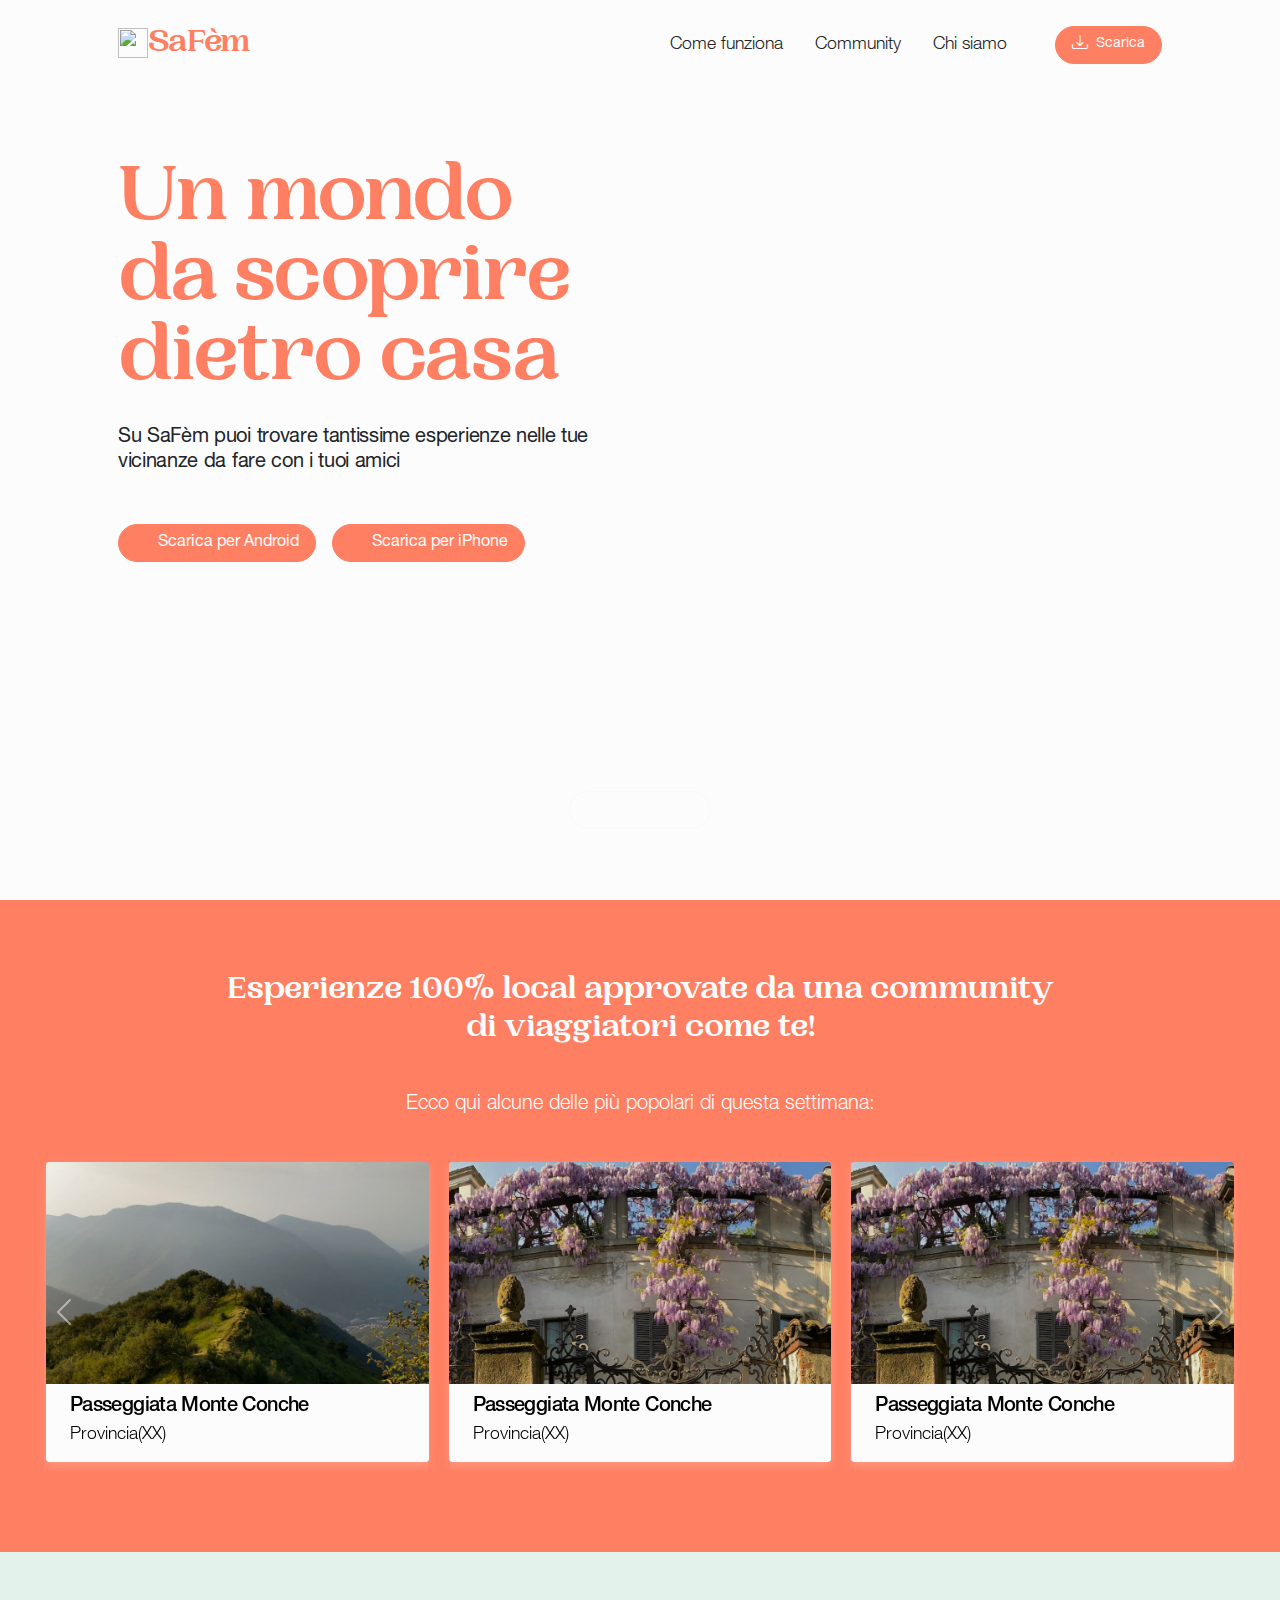
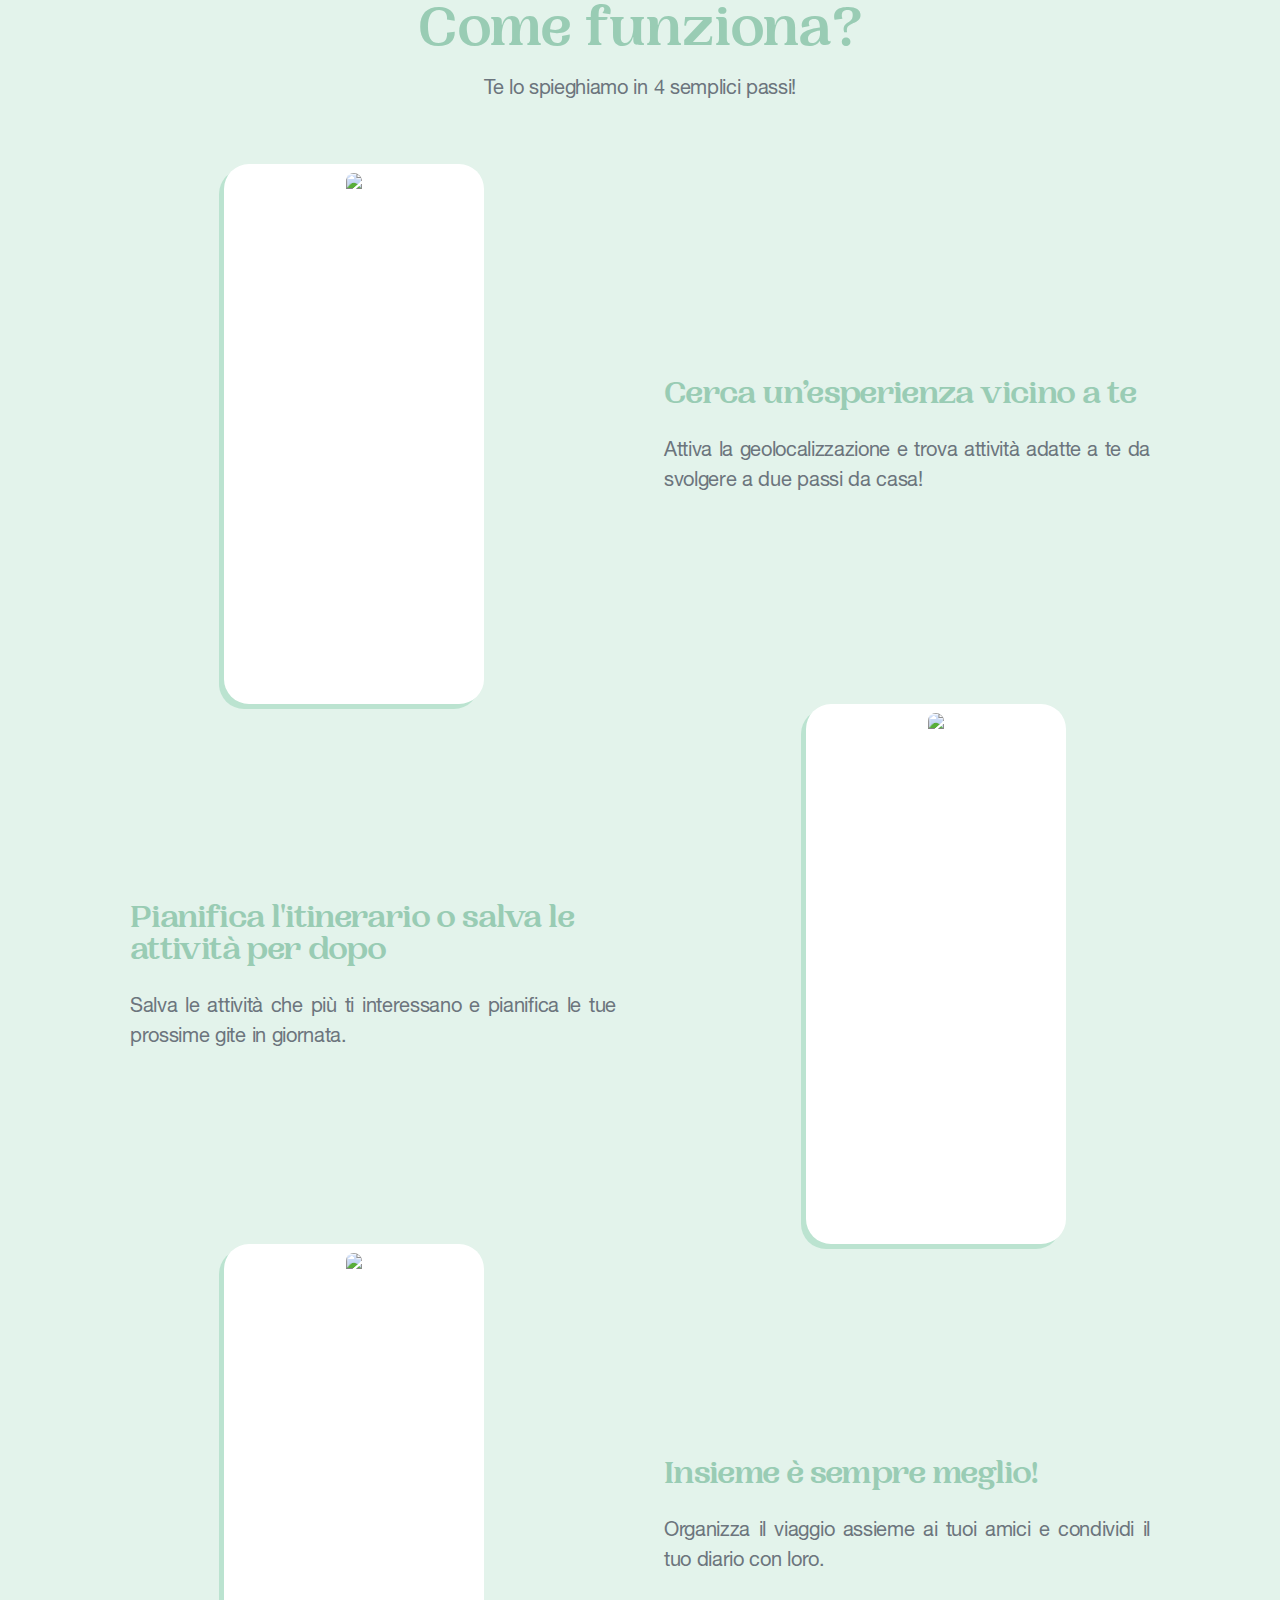
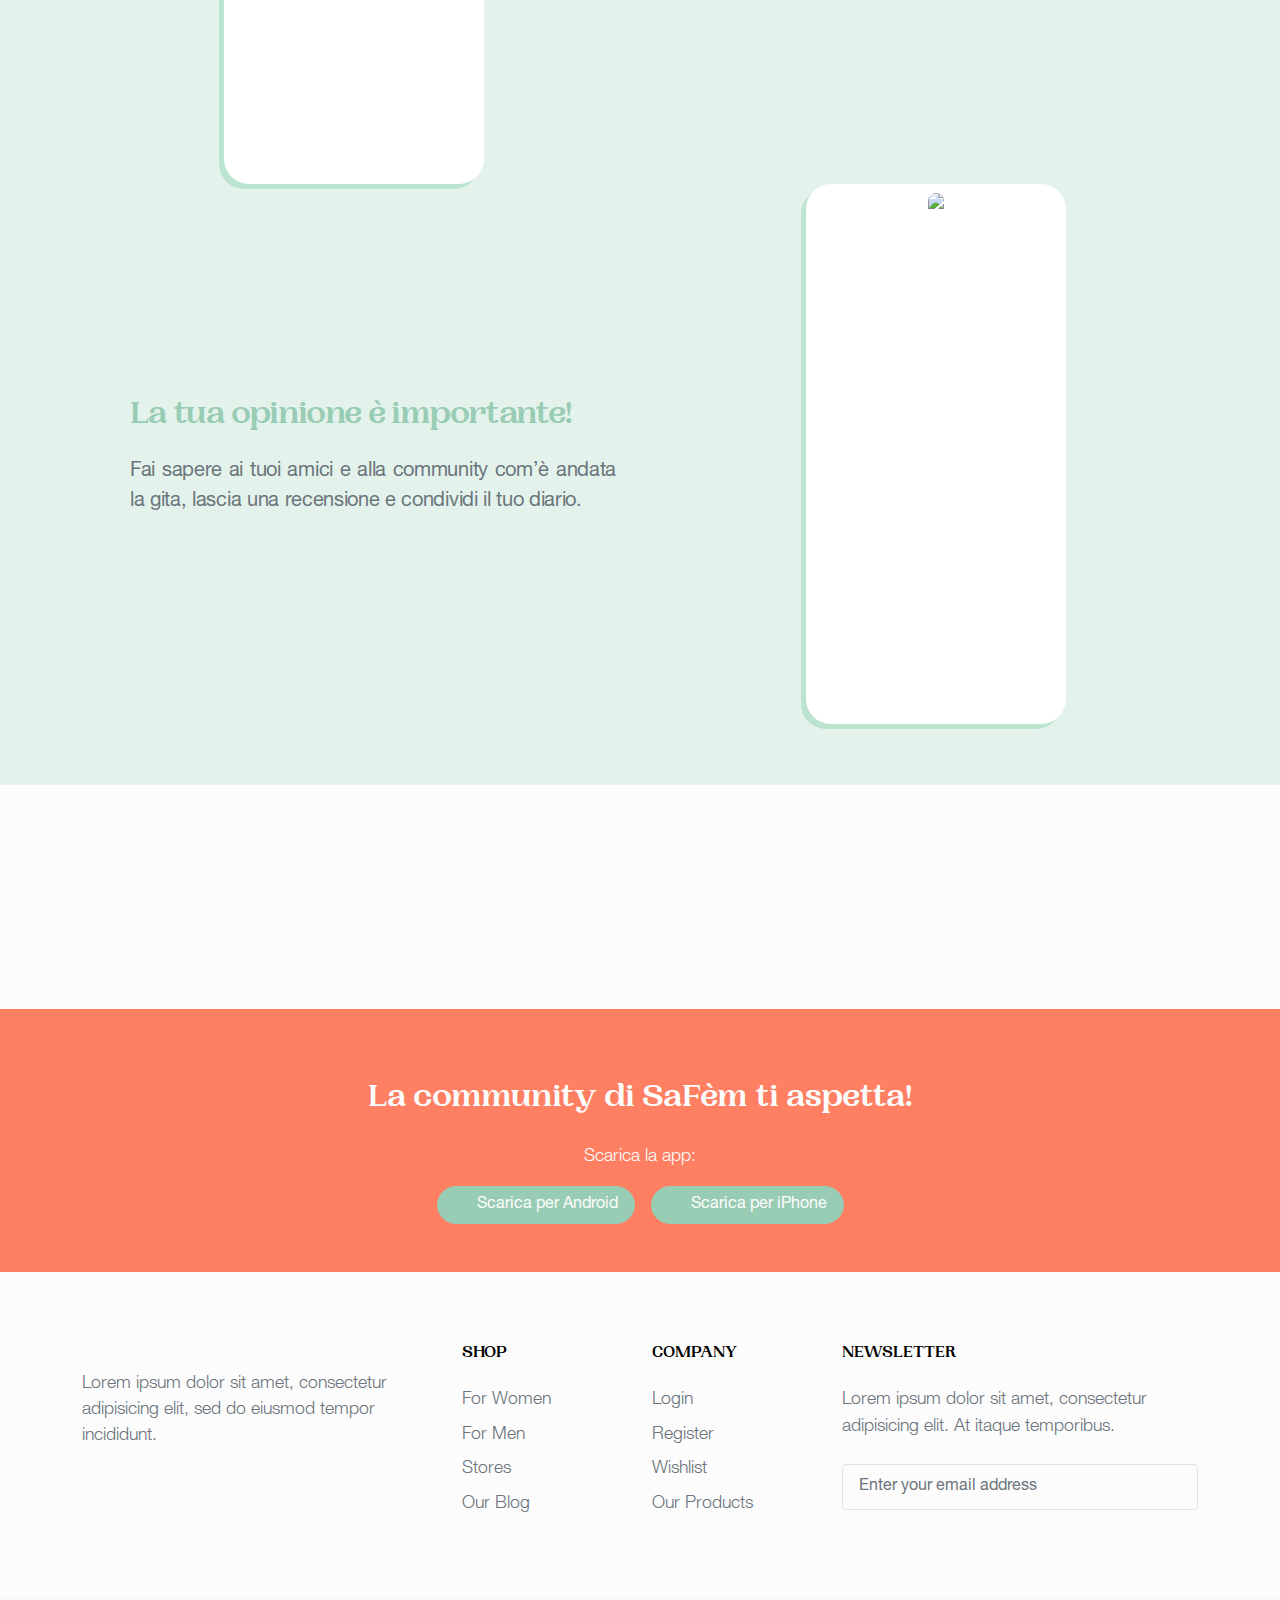
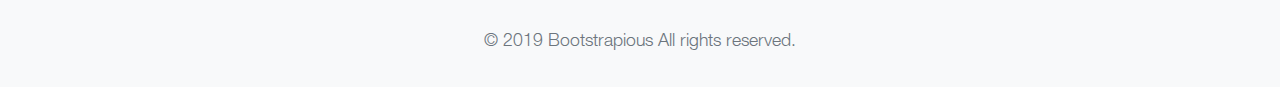
==== index.html @ ab2c9797 "links" ====
<!DOCTYPE html>
<html lang="en">

<head>
  <meta charset="utf-8" />
  <meta name="viewport" content="width=device-width, initial-scale=1, shrink-to-fit=no" />
  <meta name="description" content="" />
  <meta name="author" content="" />
  <title>SaFèm - L'app per il microturismo</title>
  <link rel="icon" type="image/x-icon" href="../sa-fem/assets/favicon.ico" />
  <!-- Bootstrap icons-->
  <link href="https://cdn.jsdelivr.net/npm/bootstrap-icons@1.5.0/font/bootstrap-icons.css" rel="stylesheet" />
  <!-- Core theme CSS (includes Bootstrap)-->
  <link href="css/styles.css" rel="stylesheet" />
  <!-- leaflet.js -->
  <link rel="stylesheet" href="https://unpkg.com/leaflet@1.7.1/dist/leaflet.css" />
  <script src="https://unpkg.com/leaflet@1.7.1/dist/leaflet.js"></script>
</head>

<body id="page-top">
  <!-- Navigation-->
  <nav class="navbar navbar-expand-lg navbar-light fixed-top shadow-sm" id="mainNav">
    <div class="container px-5">
      <div class="d-flex justify-content-center align-content-center">
        <a id="icona" href="../sa-fem/index.html"><img src="../sa-fem/assets/icone/logo.png" width="30px" height="30px" style="margin-top:12px;"></a>
        <a class="navbar-brand fw-bold" href="../sa-fem/index.html">SaFèm</a>
      </div>
      <button class="navbar-toggler" type="button" data-bs-toggle="collapse" data-bs-target="#navbarResponsive" aria-controls="navbarResponsive" aria-expanded="false" aria-label="Toggle navigation">
        Menu
        <i class="bi-list"></i>
      </button>
      <div class="collapse navbar-collapse" id="navbarResponsive">
        <ul class="navbar-nav ms-auto me-4 my-3 my-lg-0">
          <li class="nav-item"><a class="nav-link me-lg-3" href="#features">Come funziona</a></li>
          <li class="nav-item"><a class="nav-link me-lg-3" href="#community">Community</a></li>
          <li class="nav-item"><a class="nav-link me-lg-3" href="../sa-fem/about.html">Chi siamo</a></li>
        </ul>
        <button class="btn btn-primary rounded-pill px-3 mb-2 mb-lg-0" data-bs-toggle="modal" data-bs-target="#feedbackModal">
          <span class="d-flex align-items-center">
            <i class="bi bi-download me-2"></i>
            <span class="small">Scarica</span>
          </span>
        </button>
      </div>
    </div>
  </nav>
  <!-- Mashead header-->
  <header class="masthead">
    <div class="container px-5 h-100">
      <div class="row gx-5 align-items-center h-50">
        <div class="col-lg-6">
          <div class="mb-5 mb-lg-0 text-center text-lg-start">
            <h1 class="display-1 fw-bold lh-1 mb-4 text-primary">Un mondo <BR>da scoprire <BR>dietro casa</h1>
            <p class="lead lh-sm fw-normal text-dark mb-5">Su SaFèm puoi trovare tantissime esperienze nelle tue vicinanze da fare con i tuoi amici</p>
            <div class="d-flex flex-column flex-sm-row justify-content-lg-start justify-content-center align-items-center">
              <button class="btn btn-primary rounded-pill px-3 mb-2 me-sm-3 mb-lg-0">
                <span class="d-flex align-items-center">
                  <img src="../sa-fem/assets/icone/play_store.png" width="15" height="15" class="me-2">
                  <span> Scarica per Android</span>
                </span>
              </button>
              <button class="btn btn-primary rounded-pill px-3 mb-2 mb-lg-0">
                <span class="d-flex align-items-center">
                  <img src="../sa-fem/assets/icone/apple_store.png" width="15" height="18" class="me-2">
                  <span> Scarica per iPhone</span>
                </span>
              </button>
            </div>
          </div>
        </div>
      </div>

      <div class="row gx-5 align-items-end text-center h-50">
        <div class="d-flex flex-column text-centered">
          <div class="flex-lg-row">
            <button class="btn btn-outline-light rounded-pill px-3 mb-2 mb-lg-0" onclick="window.location.href='#preview'">
              <span class="text-white fw-normal">Dai un'occhiata</span>
            </button>
          </div>
          <span class="bi bi-chevron-down align-items-end text-white"></span>
        </div>
      </div>
    </div>

  </header>
  <!-- Preview dei contenuti dell'app -->
  <aside id="preview" class="bg-primary pb-5">
    <div class="text-center px-4">
      <!-- Bootstrap 5 multi-card Carousel from https://stackoverflow.com/a/20008623 -->
      <div class="my-3 text-center">

        <div class="row mx-auto mb-2 mt-5 my-auto justify-content-center">

          <h2 class="text-white mx-sm-5 my-3 padding-sm padding-md">Esperienze 100% local approvate da una community di viaggiatori come te!</h2>
          <p class="lead text-white mt-4 mb-3">Ecco qui alcune delle più popolari di questa settimana:</p>

          <div id="recipeCarousel" class="container carousel slide mt-3 mb-3" data-bs-ride="carousel">
            <div class="carousel-inner" role="listbox">
              <div class="carousel-item active">
                <div class="col-md-4 col-sm-8">
                  <div class="card">
                    <a data-bs-toggle="modal" data-bs-target="#info-card1" style="cursor: pointer;" onclick="update_map(1)">
                      <div id="card1" class="card-img shadow">
                        <div class="card-img-overlay">
                          <p class="text-start fw-bold fs-5 ms-4 mt-2 mb-0">Passeggiata Monte Conche</p>
                          <p class="text-start ms-4">Provincia(XX)</p>
                        </div>
                      </div>
                    </a>
                  </div>

                </div>
              </div>
              <div class="carousel-item">
                <div class="col-md-4">
                  <div class="card">
                    <a data-bs-toggle="modal" data-bs-target="#info-card2" style="cursor: pointer;" onclick="update_map(2)">

                      <div id="card2" class="card-img shadow">
                        <div class="card-img-overlay">
                          <p class="text-start fw-bold fs-5 ms-4 mt-2 mb-0">Passeggiata Monte Conche</p>
                          <p class="text-start ms-4">Provincia(XX)</p>
                        </div>
                      </div>
                    </a>
                  </div>
                </div>
              </div>
              <div class="carousel-item">
                <div class="col-md-4">
                  <div class="card">
                    <a data-bs-toggle="modal" data-bs-target="#info-card3" style="cursor: pointer;" onclick="update_map(3)">

                      <div id="card3" class="card-img shadow">
                        <div class="card-img-overlay">
                          <p class="text-start fw-bold fs-5 ms-4 mt-2 mb-0">Passeggiata Monte Conche</p>
                          <p class="text-start ms-4">Provincia(XX)</p>
                        </div>
                      </div>
                    </a>
                  </div>
                </div>
              </div>
              <div class="carousel-item">
                <div class="col-md-4">
                  <div class="card">
                    <a data-bs-toggle="modal" data-bs-target="#info-card4" style="cursor: pointer;" onclick="update_map(4)">

                      <div id="card3" class="card-img shadow">
                        <div class="card-img-overlay">
                          <p class="text-start fw-bold fs-5 ms-4 mt-2 mb-0">Passeggiata Monte Conche</p>
                          <p class="text-start ms-4">Provincia(XX)</p>
                        </div>
                      </div>
                    </a>
                  </div>
                </div>
              </div>
              <div class="carousel-item">
                <div class="col-md-4">
                  <div class="card">
                    <a data-bs-toggle="modal" data-bs-target="#info-card5" style="cursor: pointer;" onclick="update_map(5)">

                      <div id="card5" class="card-img shadow">
                        <div class="card-img-overlay">
                          <p class="text-start fw-bold fs-5 ms-4 mt-2 mb-0">Passeggiata Monte Conche</p>
                          <p class="text-start ms-4">Provincia(XX)</p>
                        </div>
                      </div>
                    </a>
                  </div>
                </div>
              </div>
              <div class="carousel-item">
                <div class="col-md-4">
                  <div class="card">
                    <a data-bs-toggle="modal" data-bs-target="#info-card6" style="cursor: pointer;" onclick="update_map(6)">

                      <div id="card6" class="card-img shadow">
                        <div class="card-img-overlay">
                          <p class="text-start fw-bold fs-5 ms-4 mt-2 mb-0">Passeggiata Monte Conche</p>
                          <p class="text-start ms-4">Provincia(XX)</p>
                        </div>
                      </div>
                    </a>
                  </div>
                </div>
              </div>
            </div>
            <a class="carousel-control-prev bg-transparent w-aut" href="#recipeCarousel" role="button" data-bs-slide="prev">
              <span class="carousel-control-prev-icon ms-md-4" aria-hidden="true"></span>
            </a>
            <a class="carousel-control-next bg-transparent w-aut" href="#recipeCarousel" role="button" data-bs-slide="next">
              <span class="carousel-control-next-icon me-md-4" aria-hidden="true"></span>
            </a>
          </div>
        </div>
      </div>
    </div>
  </aside>
  <!-- App features section-->
  <section id="features" class="bg-secondary pt-5">
    <div class="px-sm-5 col">
      <div class="container h-100">
        <div class="row gx-5 align-items-center justify-content-center mb-5">
          <div class="col align-items-center justify-content-center text-center">
            <h3 class="display-4 text-secondary">Come funziona?</h3>
            <p class="lead fw-normal text-muted">Te lo spieghiamo in 4 semplici passi!</p>
          </div>
        </div>

        <div class="row gx-5 align-items-center justify-content-lg-between h-75">
          <div class="col-sm-8 col-md-6 d-flex justify-content-center">
            <div class="device-wrapper d-flex justify-content-center">
              <div class="phone-mockup-bottom d-flex justify-content-center">
                <div class="phone-mockup-top d-flex justify-content-center">
                  <img src="../sa-fem/assets/img/schermate_app/screen1.png" height="100%" style="border-radius: 25px; height: 58vh; margin-top: 1vh;">
                </div>
              </div>
            </div>
          </div>

          <div class="col-12 col-lg-6">
            <h2 class="display-sm-4 fw-bold text-secondary lh-1 mt-4 mt-sm-0 mb-sm-4 me-lg-5">Cerca un’esperienza vicino a te</h2>
            <p class="lead fw-normal text-muted mb-5 mb-lg-0 me-lg-5" style="text-align: justify;">Attiva la geolocalizzazione e trova attività adatte a te da svolgere a due passi da casa!</p>
          </div>
        </div>
      </div>
    </div>

    <div class="px-sm-5">
      <div class="container h-100">
        <div class="row gx-5 align-items-center justify-content-lg-between h-100">
          <div class="col-12 col-lg-6 order-lg-1 order-2">
            <h2 class="display-sm-4 fw-bold text-secondary mt-4 mt-sm-0 ms-lg-5 lh-1 mb-sm-4">Pianifica l'itinerario o salva le attività per dopo</h2>
            <p class="lead fw-normal text-muted ms-lg-5 mb-5 mb-lg-0" style="text-align: justify;">Salva le attività che più ti interessano e pianifica le tue prossime gite in giornata.</p>
          </div>
          <div class="col-sm-8 col-md-6 order-lg-2 order-1 d-flex justify-content-center">
            <div class="device-wrapper d-flex justify-content-center">
              <div class="phone-mockup-bottom d-flex justify-content-center">
                <div class="phone-mockup-top d-flex justify-content-center">
                  <img src="../sa-fem/assets/img/schermate_app/screen2.png" height="100%" style="border-radius: 25px; height: 58vh; margin-top: 1vh;">
                </div>
              </div>
            </div>
          </div>
        </div>
      </div>
    </div>

    <div class="px-sm-5">
      <div class="container h-100">
        <div class="row gx-5 align-items-center justify-content-lg-between h-100">
          <div class="col-sm-8 col-md-6 d-flex justify-content-center">
            <div class="device-wrapper d-flex justify-content-center">
              <div class="phone-mockup-bottom d-flex justify-content-center">
                <div class="phone-mockup-top d-flex justify-content-center">
                  <img src="../sa-fem/assets/img/schermate_app/screen3.png" height="100%" style="border-radius: 25px; height: 58vh; margin-top: 1vh;">
                </div>
              </div>
            </div>
          </div>
          <div class="col-12 col-lg-6">
            <h2 class="display-sm-4 fw-bold text-secondary lh-1 mt-4 mt-sm-0 mb-sm-4 me-lg-5">Insieme è sempre meglio!</h2>
            <p class="lead fw-normal text-muted mb-5 mb-lg-0 me-lg-5" style="text-align: justify;">Organizza il viaggio assieme ai tuoi amici e condividi il tuo diario con loro.</p>
          </div>
        </div>
      </div>
    </div>

    <div class="px-sm-5">
      <div class="container h-100">
        <div class="row gx-5 align-items-center justify-content-lg-between h-100">
          <div class="col-12 col-lg-6 order-lg-1 order-2">
            <h2 class="display-sm-4 fw-bold text-secondary lh-1 mt-4 mt-sm-0 mb-sm-4 ms-lg-5">La tua opinione è importante!</h2>
            <p class="lead fw-normal text-muted mb-5 mb-lg-0 ms-lg-5" style="text-align: justify;">Fai sapere ai tuoi amici e alla community com’è andata la gita, lascia una recensione e condividi il tuo diario.</p>
          </div>
          <div class="col-sm-8 col-md-6 order-lg-2 order-1 d-flex justify-content-center">
            <div class="device-wrapper d-flex justify-content-center">
              <div class="phone-mockup-bottom d-flex justify-content-center">
                <div class="phone-mockup-top d-flex justify-content-center">
                  <img src="../sa-fem/assets/img/schermate_app/screen4.png" height="100%" style="border-radius: 25px; height: 58vh; margin-top: 1vh;">
                </div>
              </div>
            </div>
          </div>
        </div>
      </div>
    </div>
  </section>


  <!-- VIDEO section-->
  <section id="community">
    <div class="container px-lg-5">
      <video muted="muted" autoplay="" loop="" width="100%">
        <source src="../sa-fem/assets/video/Sa-fem-video-temp.mp4" type="video/mp4" />
      </video>
    </div>
  </section>
  <!-- Download section-->
  <section class="bg-primary py-5" id="download">
    <div class="container px-5">
      <h2 class="text-center text-white my-4">La community di SaFèm ti aspetta!</h2>
      <p class="text-white text-center">Scarica la app:</p>
      <div class="d-flex flex-sm-row flex-column justify-content-center align-items-center">
        <button class="btn btn-secondary rounded-pill px-3 mb-2 me-sm-3 mb-lg-0">
          <span class="d-flex align-items-center">
            <img src="../sa-fem/assets/icone/play_store.png" width="15" height="15" class="me-2">
            <span> Scarica per Android</span>
          </span>
        </button>
        <button class="btn btn-secondary rounded-pill px-3 mb-2 mb-lg-0">
          <span class="d-flex align-items-center">
            <img src="../sa-fem/assets/icone/apple_store.png" width="15" height="18" class="me-2">
            <span> Scarica per iPhone</span>
          </span>
        </button>
      </div>
    </div>
  </section>
  <!-- Footer-->
  <footer class="bg-white">
    <div class="container py-5">
      <div class="row py-4">
        <div class="col-lg-4 col-md-6 mb-4 mb-lg-0"><img src="../sa-fem/assets/icone/logo.png" alt="" width="180" class="mb-3">
          <p class="font-italic text-muted">Lorem ipsum dolor sit amet, consectetur adipisicing elit, sed do eiusmod tempor incididunt.</p>
          <ul class="list-inline mt-4">
            <li class="list-inline-item"><a href="#" target="_blank" title="twitter"><i class="fa fa-twitter"></i></a></li>
            <li class="list-inline-item"><a href="#" target="_blank" title="facebook"><i class="fa fa-facebook"></i></a></li>
            <li class="list-inline-item"><a href="#" target="_blank" title="instagram"><i class="fa fa-instagram"></i></a></li>
            <li class="list-inline-item"><a href="#" target="_blank" title="pinterest"><i class="fa fa-pinterest"></i></a></li>
            <li class="list-inline-item"><a href="#" target="_blank" title="vimeo"><i class="fa fa-vimeo"></i></a></li>
          </ul>
        </div>
        <div class="col-lg-2 col-md-6 mb-4 mb-lg-0">
          <h6 class="text-uppercase font-weight-bold mb-4">Shop</h6>
          <ul class="list-unstyled mb-0">
            <li class="mb-2"><a href="#" class="text-muted">For Women</a></li>
            <li class="mb-2"><a href="#" class="text-muted">For Men</a></li>
            <li class="mb-2"><a href="#" class="text-muted">Stores</a></li>
            <li class="mb-2"><a href="#" class="text-muted">Our Blog</a></li>
          </ul>
        </div>
        <div class="col-lg-2 col-md-6 mb-4 mb-lg-0">
          <h6 class="text-uppercase font-weight-bold mb-4">Company</h6>
          <ul class="list-unstyled mb-0">
            <li class="mb-2"><a href="#" class="text-muted">Login</a></li>
            <li class="mb-2"><a href="#" class="text-muted">Register</a></li>
            <li class="mb-2"><a href="#" class="text-muted">Wishlist</a></li>
            <li class="mb-2"><a href="#" class="text-muted">Our Products</a></li>
          </ul>
        </div>
        <div class="col-lg-4 col-md-6 mb-lg-0">
          <h6 class="text-uppercase font-weight-bold mb-4">Newsletter</h6>
          <p class="text-muted mb-4">Lorem ipsum dolor sit amet, consectetur adipisicing elit. At itaque temporibus.</p>
          <div class="p-1 rounded border">
            <div class="input-group">
              <input type="email" placeholder="Enter your email address" aria-describedby="button-addon1" class="form-control border-0 shadow-0">
              <div class="input-group-append">
                <button id="button-addon1" type="submit" class="btn btn-link"><i class="fa fa-paper-plane"></i></button>
              </div>
            </div>
          </div>
        </div>
      </div>
    </div>

    <!-- Copyrights -->
    <div class="bg-light py-4">
      <div class="container text-center">
        <p class="text-muted mb-0 py-2">© 2019 Bootstrapious All rights reserved.</p>
      </div>
    </div>
  </footer>




  <div class="modal fade" id="info-card1" tabindex="-1" aria-labelledby="feedbackModalLabel" aria-hidden="true">
    <div class="modal-dialog modal-dialog-centered">
      <div class="modal-content">
        <div class="modal-header p-3">
          <h5 class="modal-title font-alt" id="feedbackModalLabel">Passeggiata Monte Conche</h5>
          <button class="btn-close" type="button" data-bs-dismiss="modal" aria-label="Close"></button>
        </div>
        <div class="modal-body border-0 p-4">
          <div id="map1"></div>
          <div class="d-flex">
            <div class="btn btn-secondary disabled my-3 me-2">Tag 1</div>
            <div class="btn btn-secondary disabled my-3 me-2">Tag 2</div>
          </div>
          <div class="d-flex my-3 justify-content-center">
            <div class="d-flex rounded shadow-black">
              <div class="px-3 py-2"><i class="bi bi-clock"></i> 0.5h</div>
              <div class="px-3 py-2"><i class="bi bi-star"></i> 4.7</div>
            </div>
          </div>
          <div class="p-2">Descrizione dell'attività</div>
          <div class="text-center">
            <button class="btn btn-primary rounded-pill mx-auto mt-4">Scopri di più</button>
          </div>
        </div>
      </div>
    </div>
  </div>

  <div class="modal fade" id="info-card2" tabindex="-1" aria-labelledby="feedbackModalLabel" aria-hidden="true">
    <div class="modal-dialog modal-dialog-centered">
      <div class="modal-content">
        <div class="modal-header p-3">
          <h5 class="modal-title font-alt" id="feedbackModalLabel">Passeggiata Monte Conche</h5>
          <button class="btn-close" type="button" data-bs-dismiss="modal" aria-label="Close"></button>
        </div>
        <div class="modal-body border-0 p-4">
          <div id="map2"></div>
          <div class="d-flex">
            <div class="btn btn-secondary disabled my-3 me-2">Tag 1</div>
            <div class="btn btn-secondary disabled my-3 me-2">Tag 2</div>
          </div>
          <div class="d-flex my-3 justify-content-center">
            <div class="d-flex rounded shadow-black">
              <div class="px-3 py-2"><i class="bi bi-clock"></i> 0.5h</div>
              <div class="px-3 py-2"><i class="bi bi-star"></i> 4.7</div>
            </div>
          </div>
          <div class="p-2">Descrizione dell'attività</div>
          <div class="text-center">
            <button class="btn btn-primary rounded-pill mx-auto mt-4">Scopri di più</button>
          </div>
        </div>
      </div>
    </div>
  </div>

  <div class="modal fade" id="info-card3" tabindex="-1" aria-labelledby="feedbackModalLabel" aria-hidden="true">
    <div class="modal-dialog modal-dialog-centered">
      <div class="modal-content">
        <div class="modal-header p-3">
          <h5 class="modal-title font-alt" id="feedbackModalLabel">Passeggiata Monte Conche</h5>
          <button class="btn-close" type="button" data-bs-dismiss="modal" aria-label="Close"></button>
        </div>
        <div class="modal-body border-0 p-4">
          <div id="map3"></div>
          <div class="d-flex">
            <div class="btn btn-secondary disabled my-3 me-2">Tag 1</div>
            <div class="btn btn-secondary disabled my-3 me-2">Tag 2</div>
          </div>
          <div class="d-flex my-3 justify-content-center">
            <div class="d-flex rounded shadow-black">
              <div class="px-3 py-2"><i class="bi bi-clock"></i> 0.5h</div>
              <div class="px-3 py-2"><i class="bi bi-star"></i> 4.7</div>
            </div>
          </div>
          <div class="p-2">Descrizione dell'attività</div>
          <div class="text-center">
            <button class="btn btn-primary rounded-pill mx-auto mt-4">Scopri di più</button>
          </div>
        </div>
      </div>
    </div>
  </div>

  <div class="modal fade" id="info-card4" tabindex="-1" aria-labelledby="feedbackModalLabel" aria-hidden="true">
    <div class="modal-dialog modal-dialog-centered">
      <div class="modal-content">
        <div class="modal-header p-3">
          <h5 class="modal-title font-alt" id="feedbackModalLabel">Passeggiata Monte Conche</h5>
          <button class="btn-close" type="button" data-bs-dismiss="modal" aria-label="Close"></button>
        </div>
        <div class="modal-body border-0 p-4">
          <div id="map4"></div>
          <div class="d-flex">
            <div class="btn btn-secondary disabled my-3 me-2">Tag 1</div>
            <div class="btn btn-secondary disabled my-3 me-2">Tag 2</div>
          </div>
          <div class="d-flex my-3 justify-content-center">
            <div class="d-flex rounded shadow-black">
              <div class="px-3 py-2"><i class="bi bi-clock"></i> 0.5h</div>
              <div class="px-3 py-2"><i class="bi bi-star"></i> 4.7</div>
            </div>
          </div>
          <div class="p-2">Descrizione dell'attività</div>
          <div class="text-center">
            <button class="btn btn-primary rounded-pill mx-auto mt-4">Scopri di più</button>
          </div>
        </div>
      </div>
    </div>
  </div>


  <div class="modal fade" id="info-card5" tabindex="-1" aria-labelledby="feedbackModalLabel" aria-hidden="true">
    <div class="modal-dialog modal-dialog-centered">
      <div class="modal-content">
        <div class="modal-header p-3">
          <h5 class="modal-title font-alt" id="feedbackModalLabel">Passeggiata Monte Conche</h5>
          <button class="btn-close" type="button" data-bs-dismiss="modal" aria-label="Close"></button>
        </div>
        <div class="modal-body border-0 p-4">
          <div id="map5"></div>
          <div class="d-flex">
            <div class="btn btn-secondary disabled my-3 me-2">Tag 1</div>
            <div class="btn btn-secondary disabled my-3 me-2">Tag 2</div>
          </div>
          <div class="d-flex my-3 justify-content-center">
            <div class="d-flex rounded shadow-black">
              <div class="px-3 py-2"><i class="bi bi-clock"></i> 0.5h</div>
              <div class="px-3 py-2"><i class="bi bi-star"></i> 4.7</div>
            </div>
          </div>
          <div class="p-2">Descrizione dell'attività</div>
          <div class="text-center">
            <button class="btn btn-primary rounded-pill mx-auto mt-4">Scopri di più</button>
          </div>
        </div>
      </div>
    </div>
  </div>


  <div class="modal fade" id="info-card6" tabindex="-1" aria-labelledby="feedbackModalLabel" aria-hidden="true">
    <div class="modal-dialog modal-dialog-centered">
      <div class="modal-content">
        <div class="modal-header p-3">
          <h5 class="modal-title font-alt" id="feedbackModalLabel">Passeggiata Monte Conche</h5>
          <button class="btn-close" type="button" data-bs-dismiss="modal" aria-label="Close"></button>
        </div>
        <div class="modal-body border-0 p-4">
          <div id="map6"></div>
          <div class="d-flex">
            <div class="btn btn-secondary disabled my-3 me-2">Tag 1</div>
            <div class="btn btn-secondary disabled my-3 me-2">Tag 2</div>
          </div>
          <div class="d-flex my-3 justify-content-center">
            <div class="d-flex rounded shadow-black">
              <div class="px-3 py-2"><i class="bi bi-clock"></i> 0.5h</div>
              <div class="px-3 py-2"><i class="bi bi-star"></i> 4.7</div>
            </div>
          </div>
          <div class="p-2">Descrizione dell'attività</div>
          <div class="text-center">
            <button class="btn btn-primary rounded-pill mx-auto mt-4">Scopri di più</button>
          </div>
        </div>
      </div>
    </div>
  </div>

  <!-- Bootstrap core JS-->
  <script src="https://cdn.jsdelivr.net/npm/bootstrap@5.0.1/dist/js/bootstrap.bundle.min.js"></script>

  <script src="https://ajax.googleapis.com/ajax/libs/jquery/3.6.0/jquery.min.js"></script>

  <!-- Core theme JS-->
  <script src="js/scripts.js"></script>


</body>

</html>
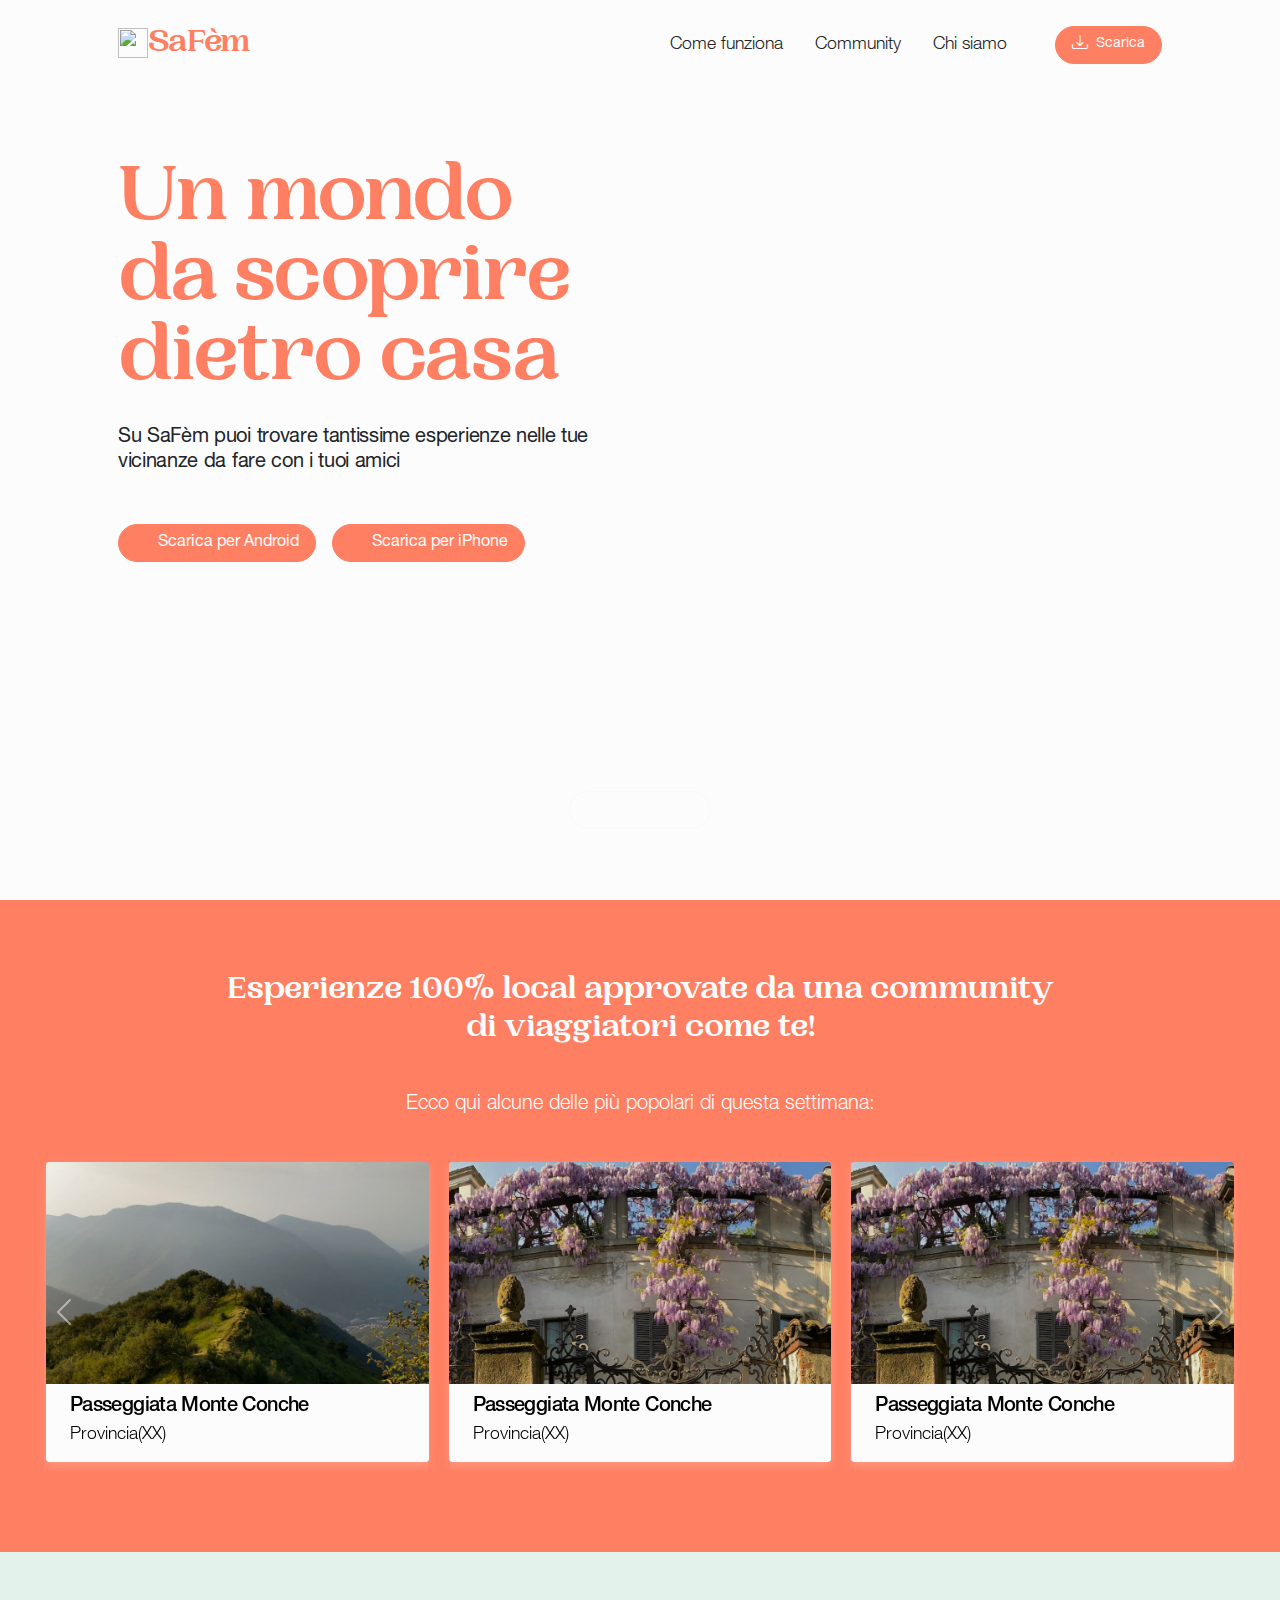
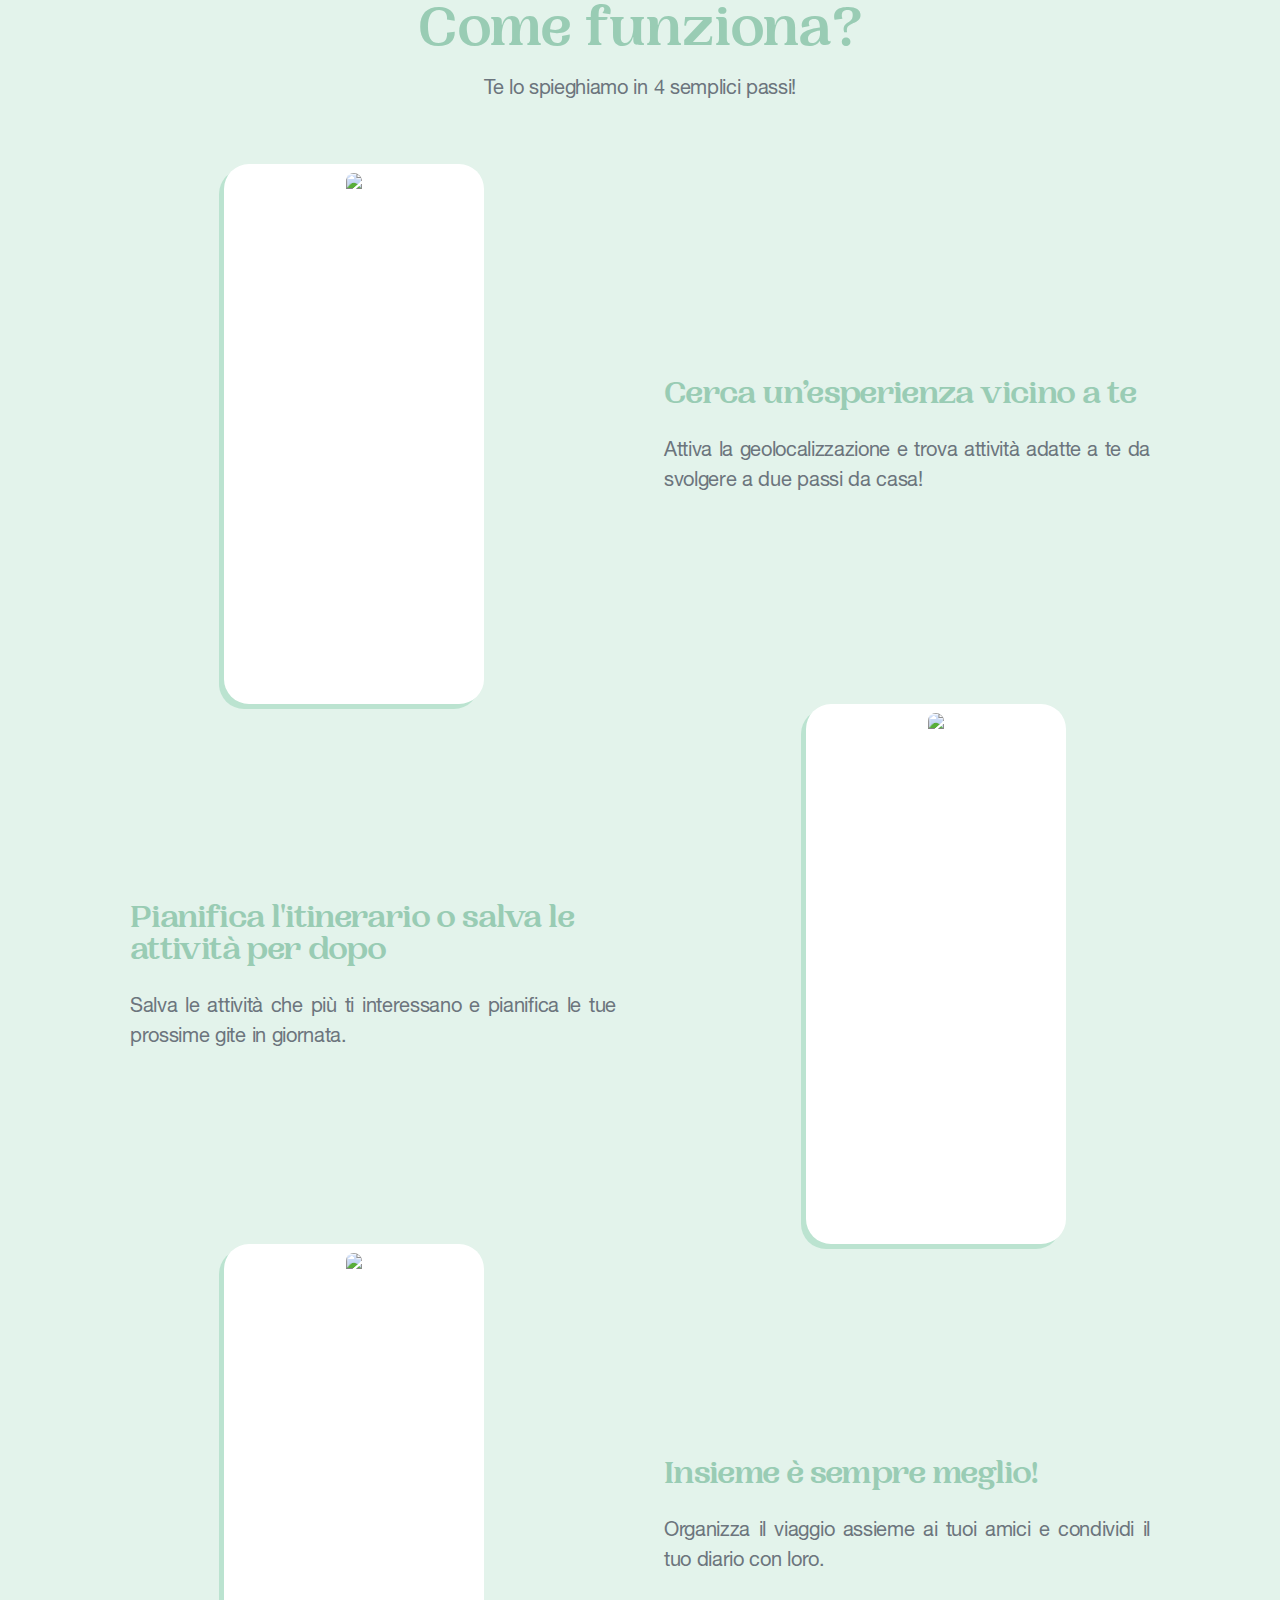
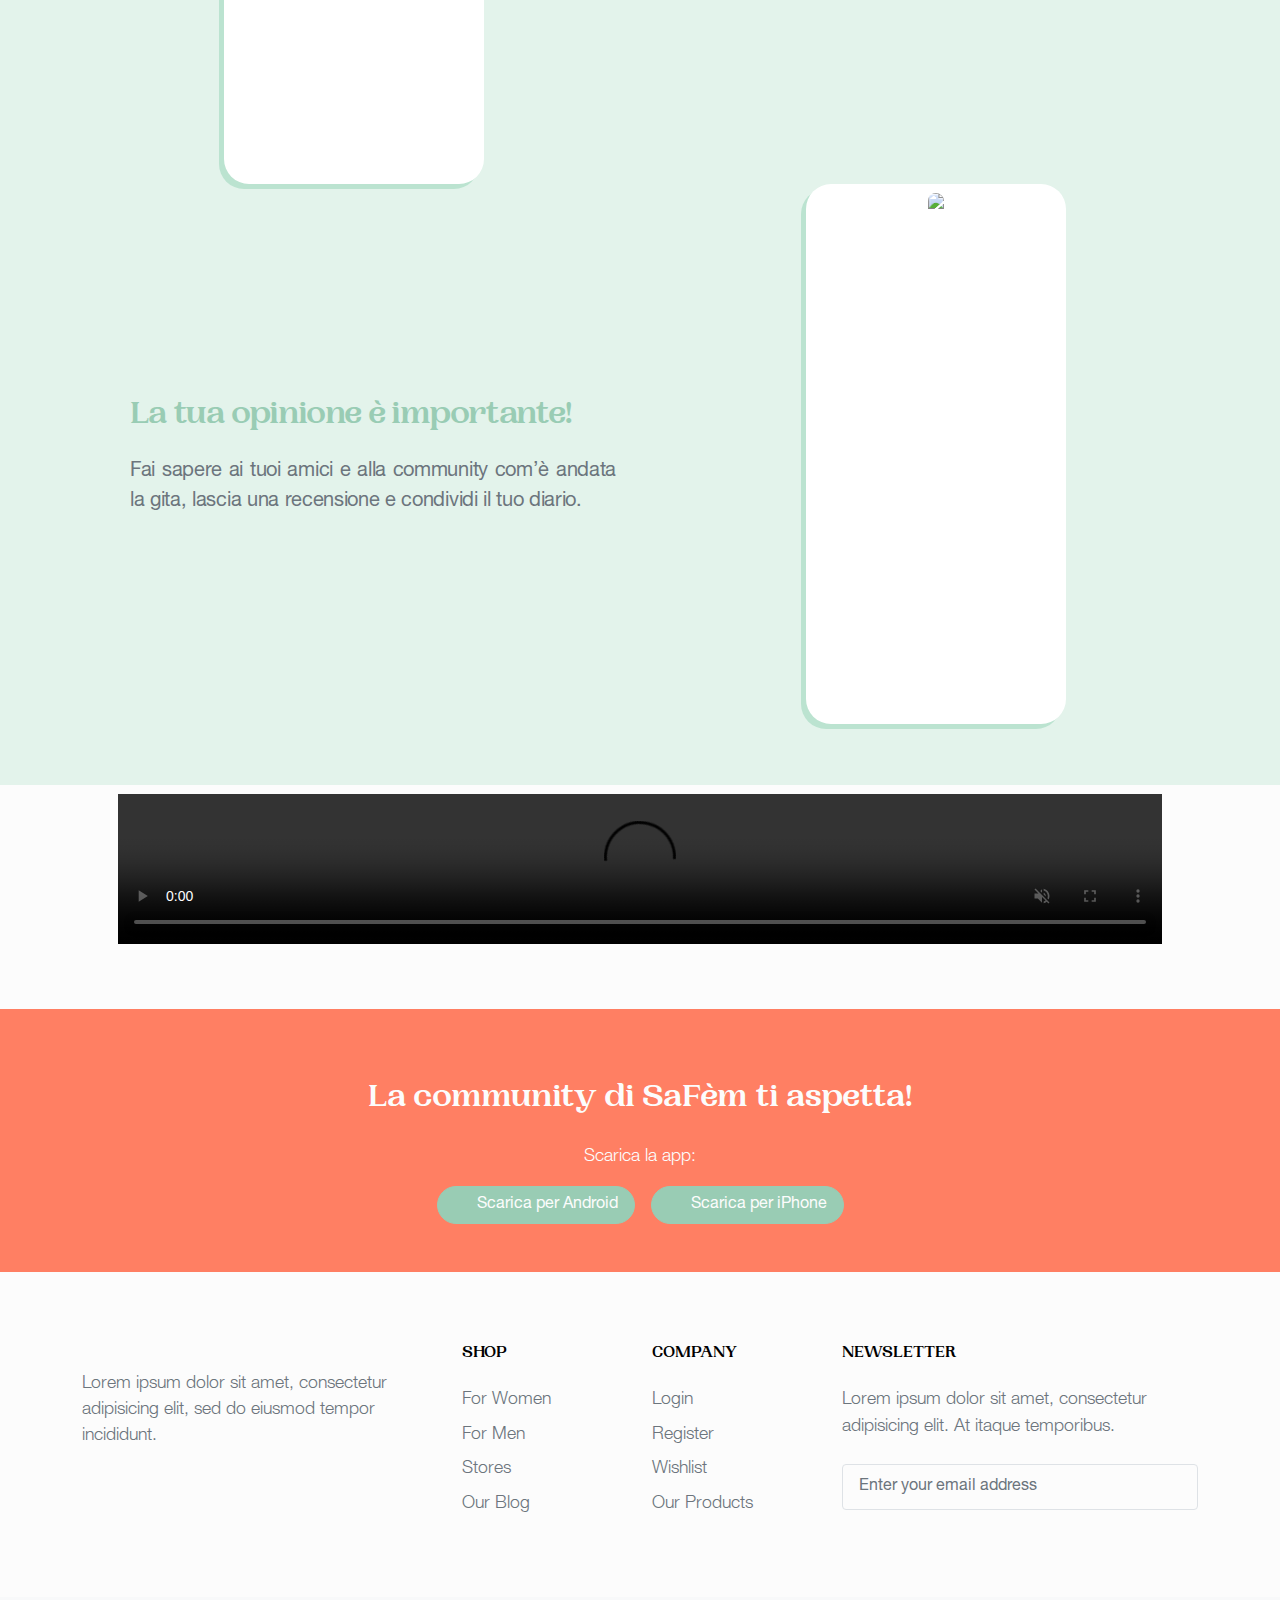
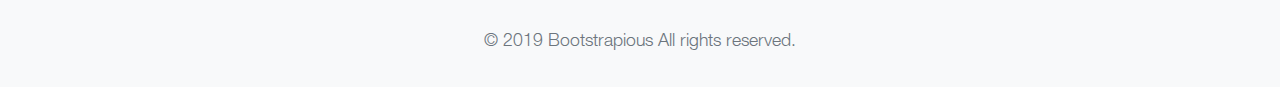
==== commit 00c93616: "links" ====
--- a/index.html
+++ b/index.html
@@ -7,7 +7,7 @@
   <meta name="description" content="" />
   <meta name="author" content="" />
   <title>SaFèm - L'app per il microturismo</title>
-  <link rel="icon" type="image/x-icon" href="../sa-fem/assets/favicon.ico" />
+  <link rel="icon" type="image/x-icon" href="../sa-fem/assets/icone/favicon.ico" />
   <!-- Bootstrap icons-->
   <link href="https://cdn.jsdelivr.net/npm/bootstrap-icons@1.5.0/font/bootstrap-icons.css" rel="stylesheet" />
   <!-- Core theme CSS (includes Bootstrap)-->
@@ -293,7 +293,7 @@
   <!-- VIDEO section-->
   <section id="community">
     <div class="container px-lg-5">
-      <video muted="muted" autoplay="" loop="" width="100%">
+      <video muted="muted" autoplay="" loop="" width="100%" controls>
         <source src="../sa-fem/assets/video/Sa-fem-video-temp.mp4" type="video/mp4" />
       </video>
     </div>
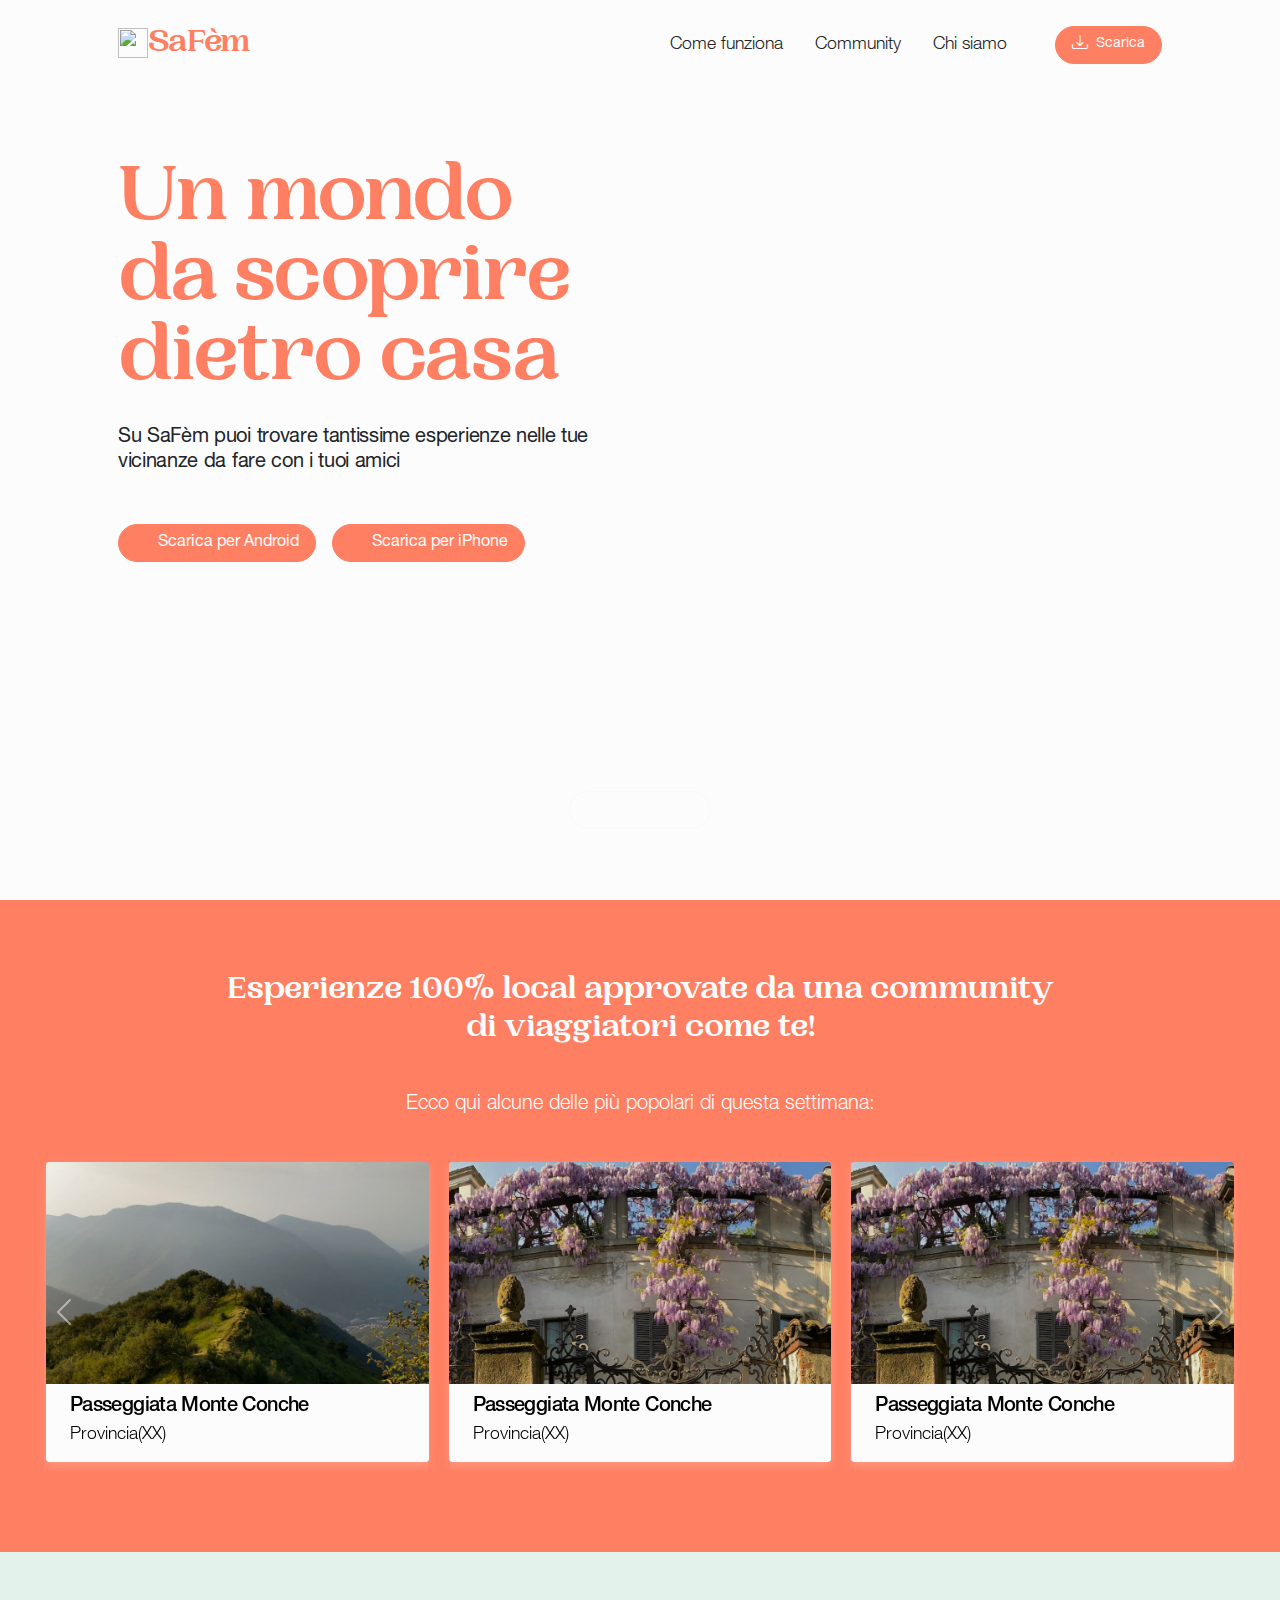
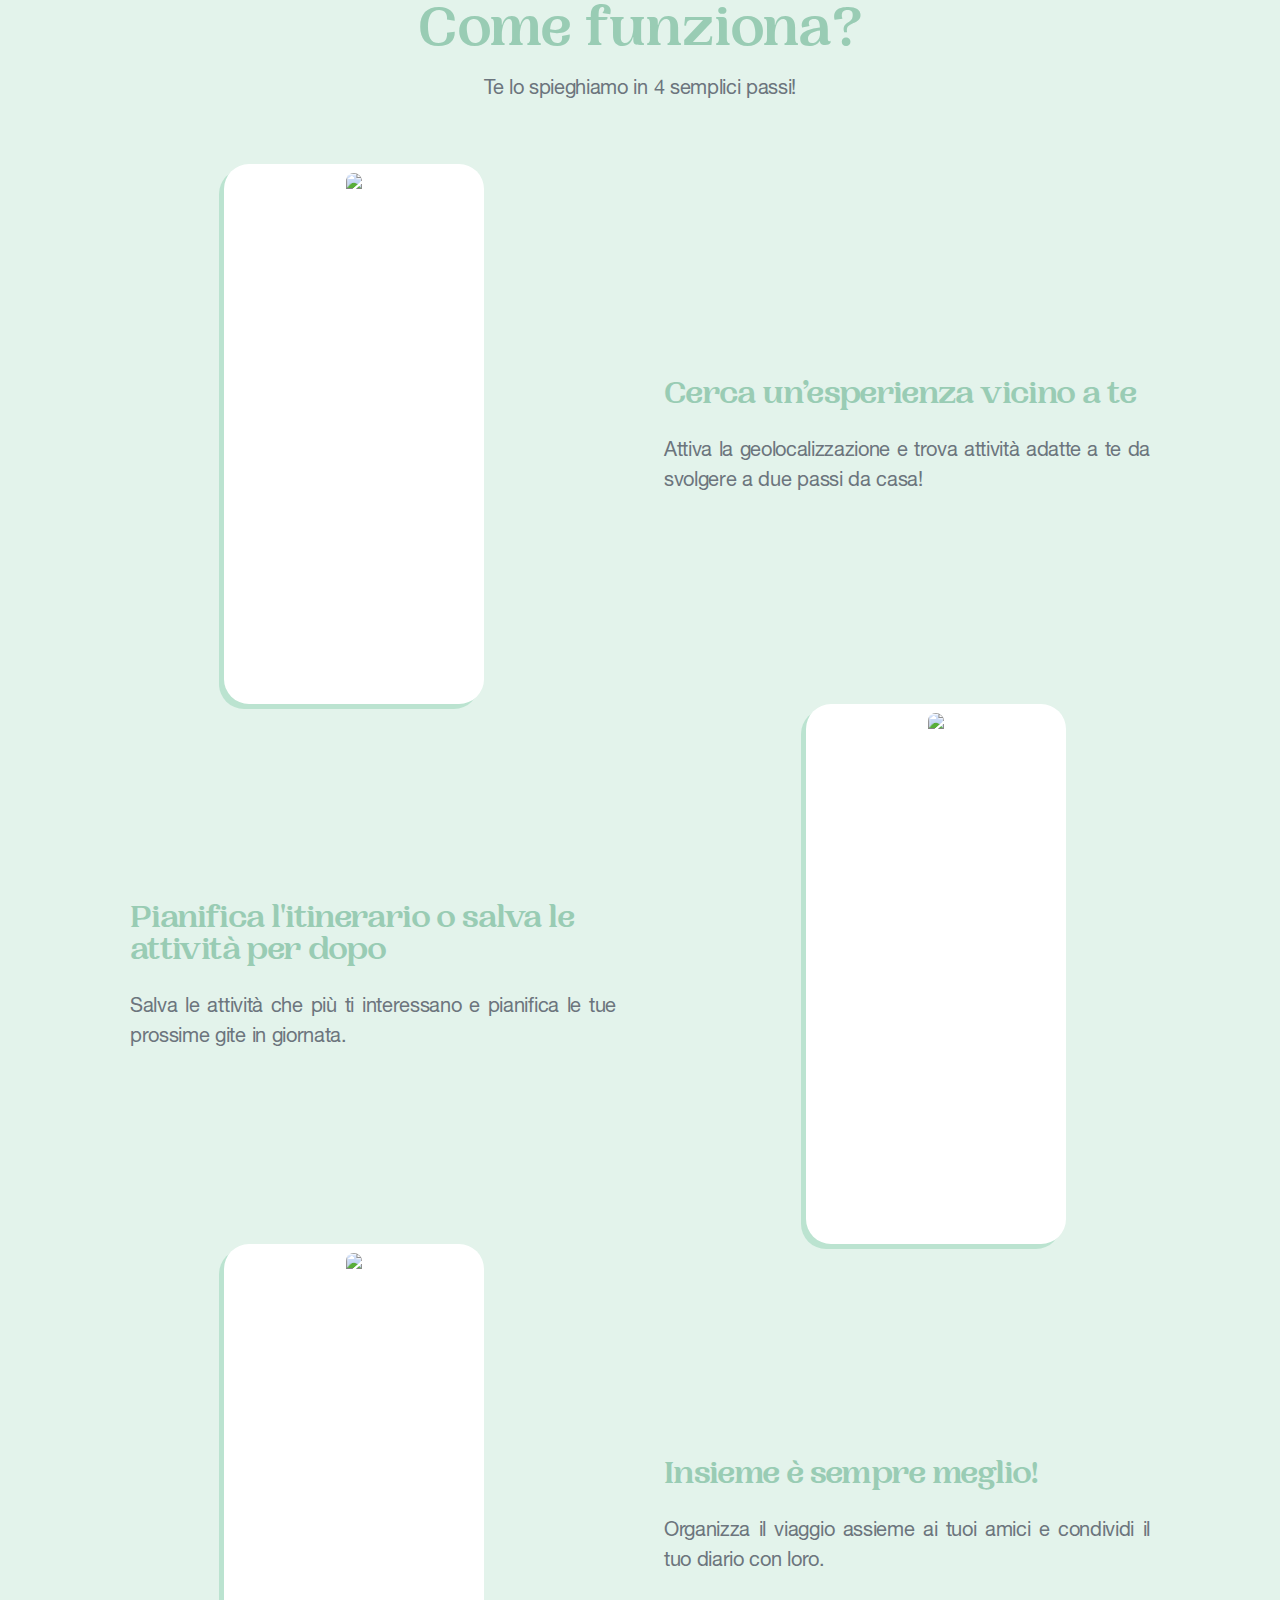
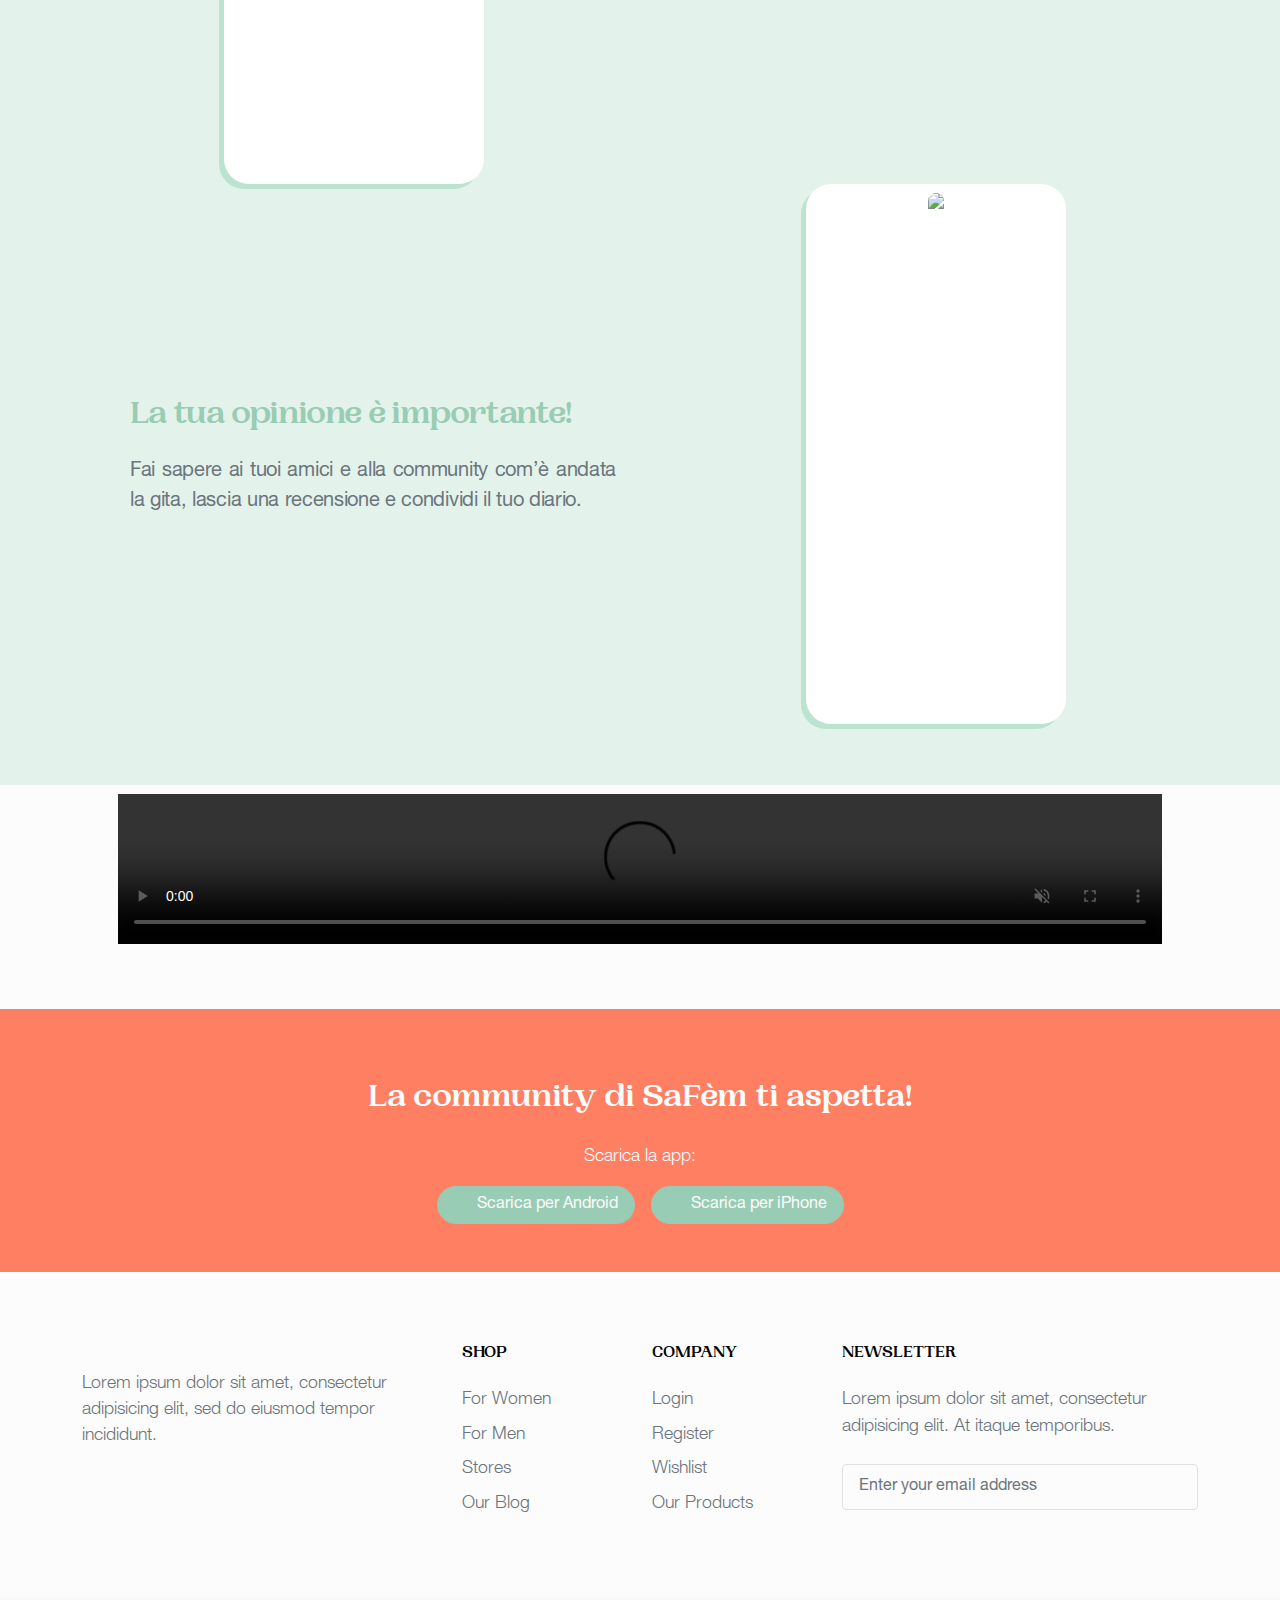
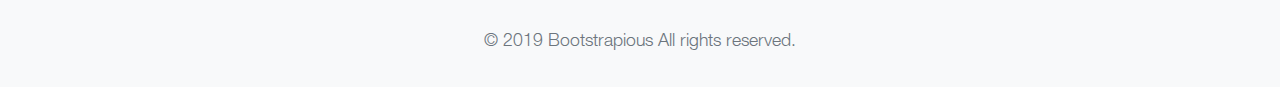
==== commit 43e03e27: "link" ====
--- a/index.html
+++ b/index.html
@@ -33,7 +33,7 @@
         <ul class="navbar-nav ms-auto me-4 my-3 my-lg-0">
           <li class="nav-item"><a class="nav-link me-lg-3" href="#features">Come funziona</a></li>
           <li class="nav-item"><a class="nav-link me-lg-3" href="#community">Community</a></li>
-          <li class="nav-item"><a class="nav-link me-lg-3" href="../sa-fem/about.html">Chi siamo</a></li>
+          <li class="nav-item"><a class="nav-link me-lg-3" href="/sa-fem/about.html">Chi siamo</a></li>
         </ul>
         <button class="btn btn-primary rounded-pill px-3 mb-2 mb-lg-0" data-bs-toggle="modal" data-bs-target="#feedbackModal">
           <span class="d-flex align-items-center">
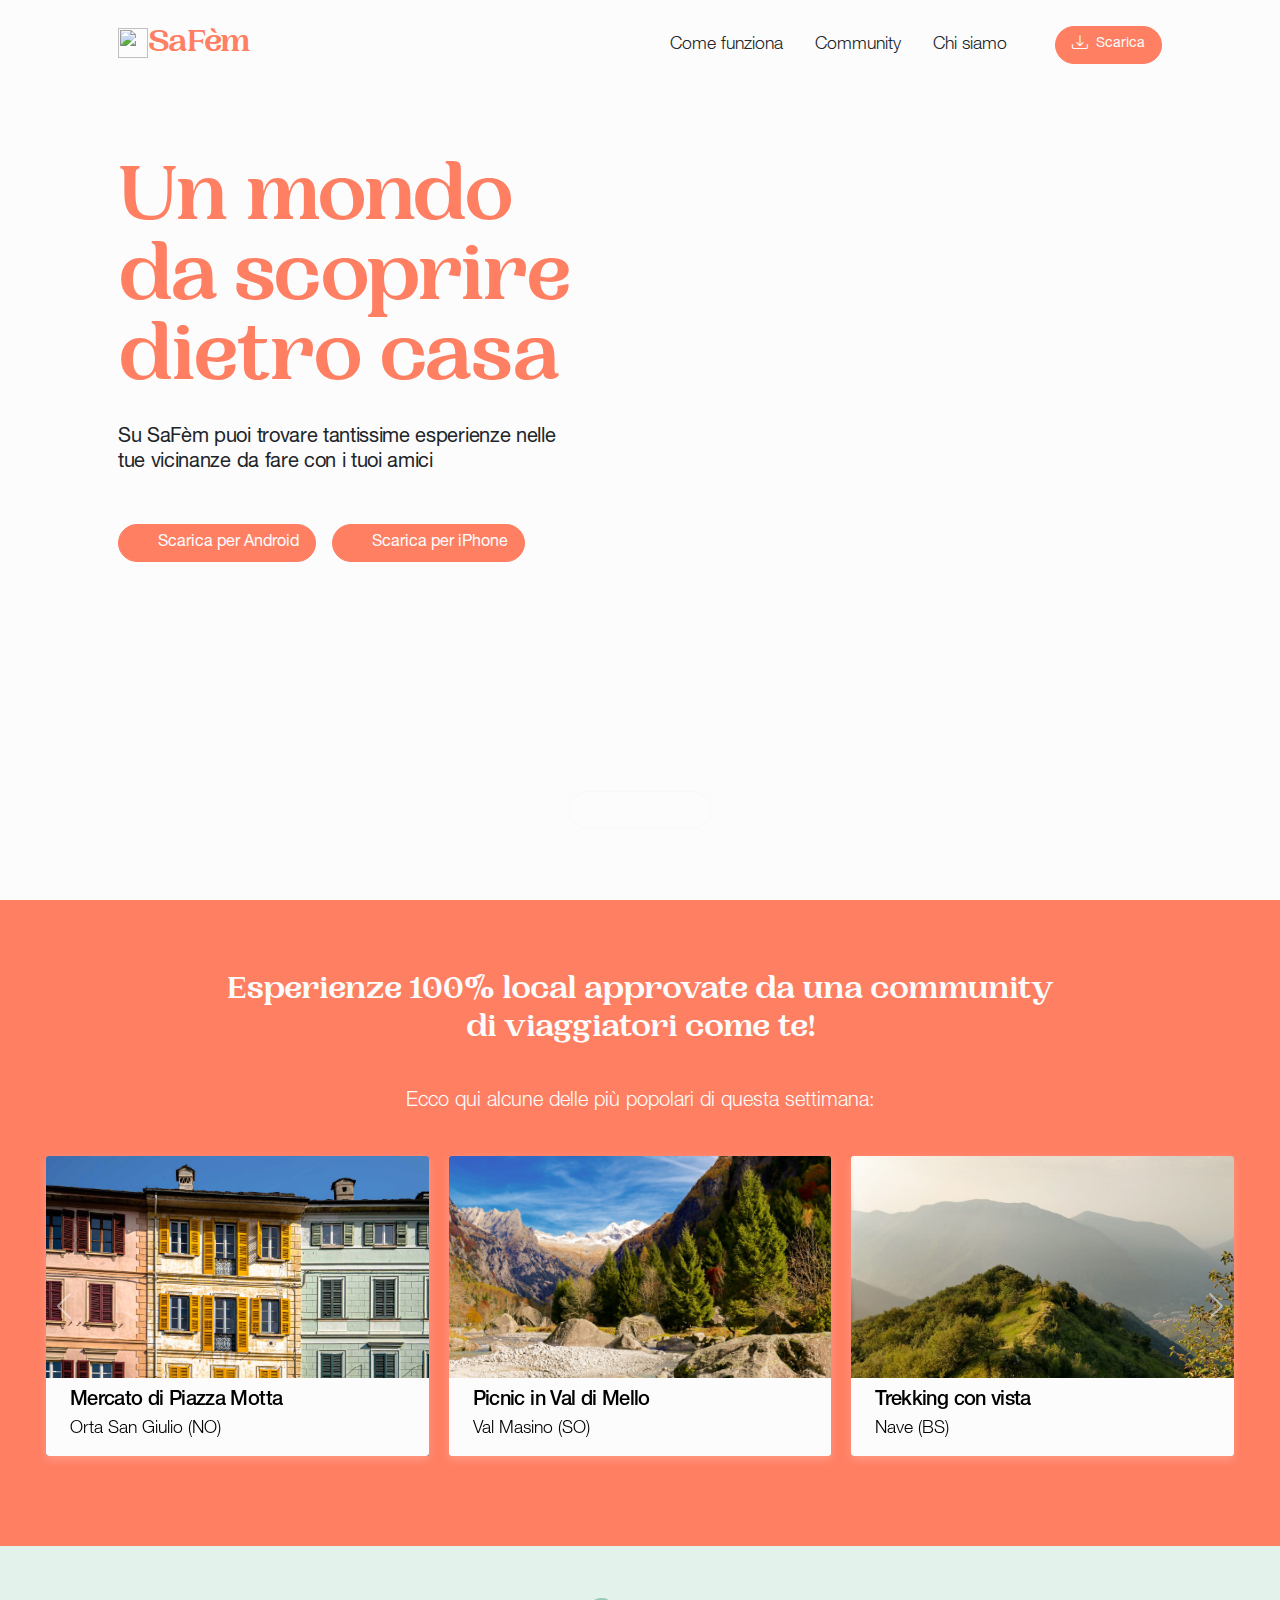
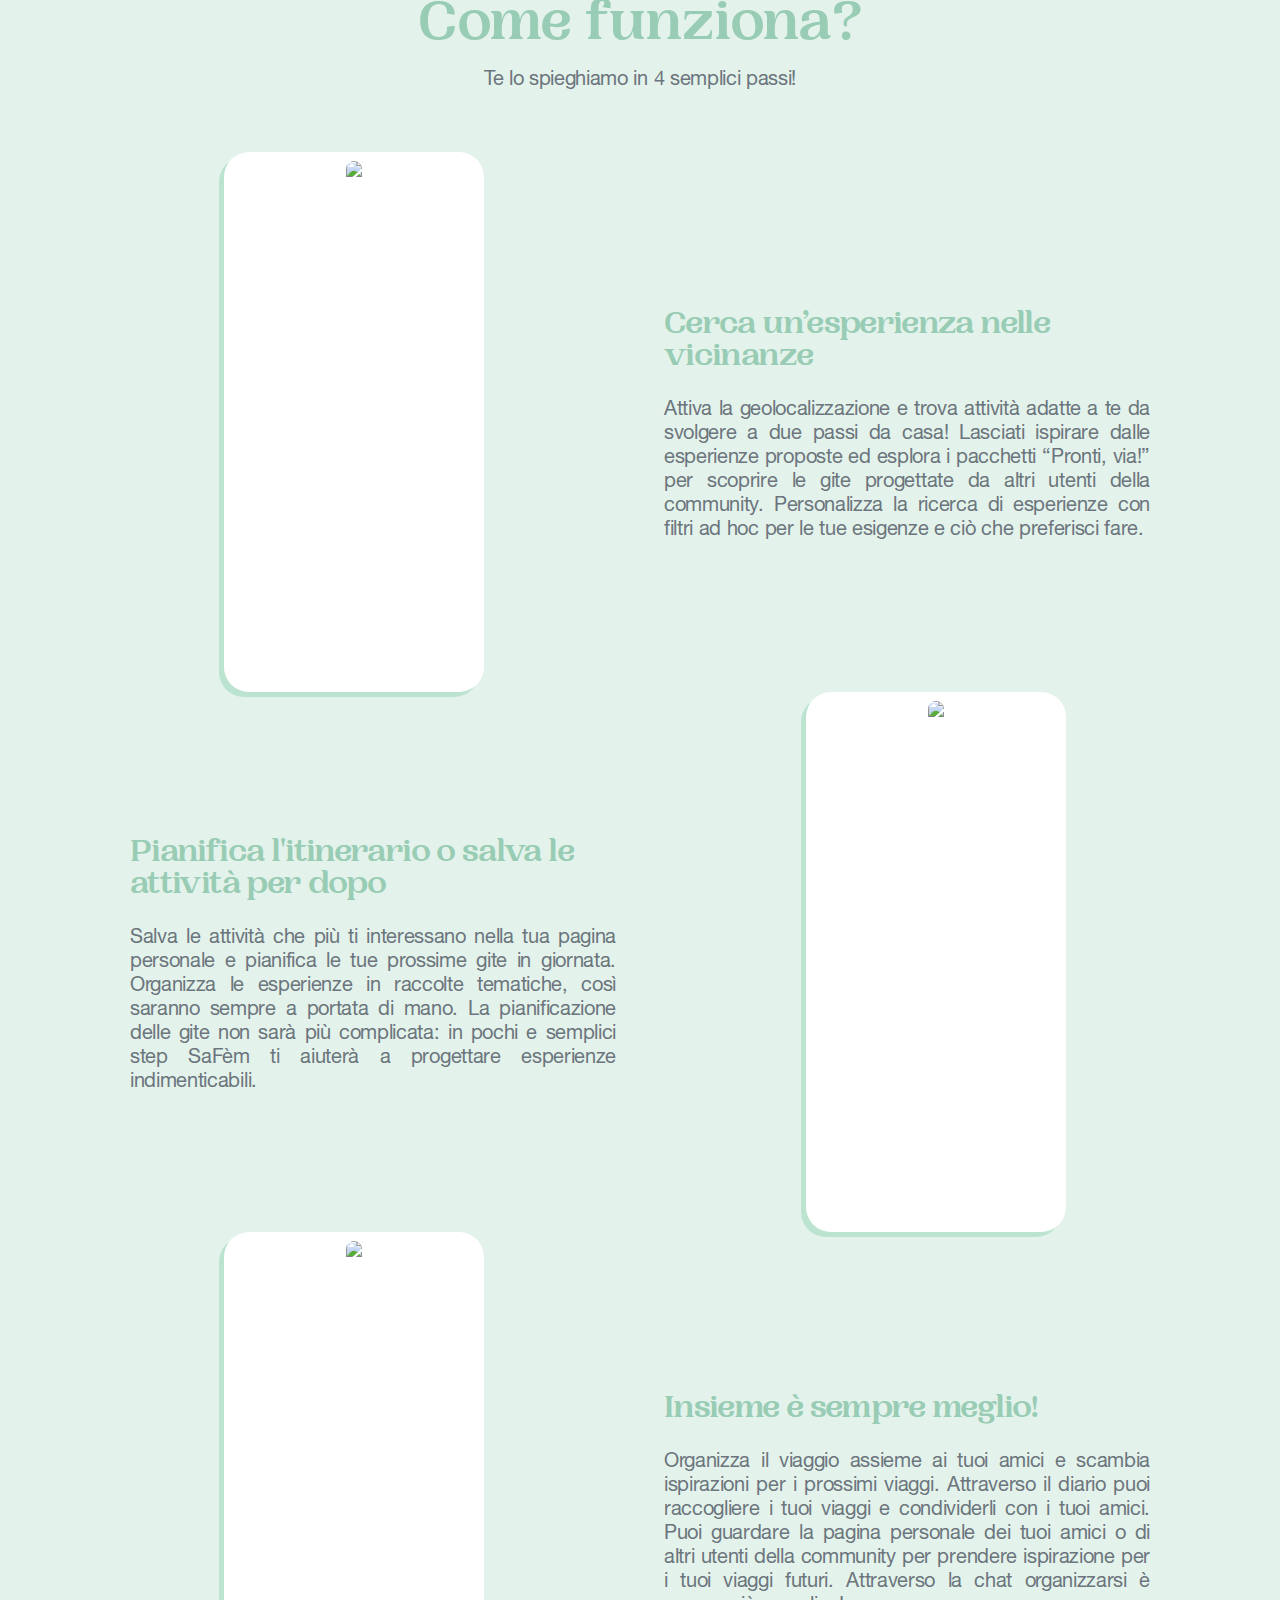
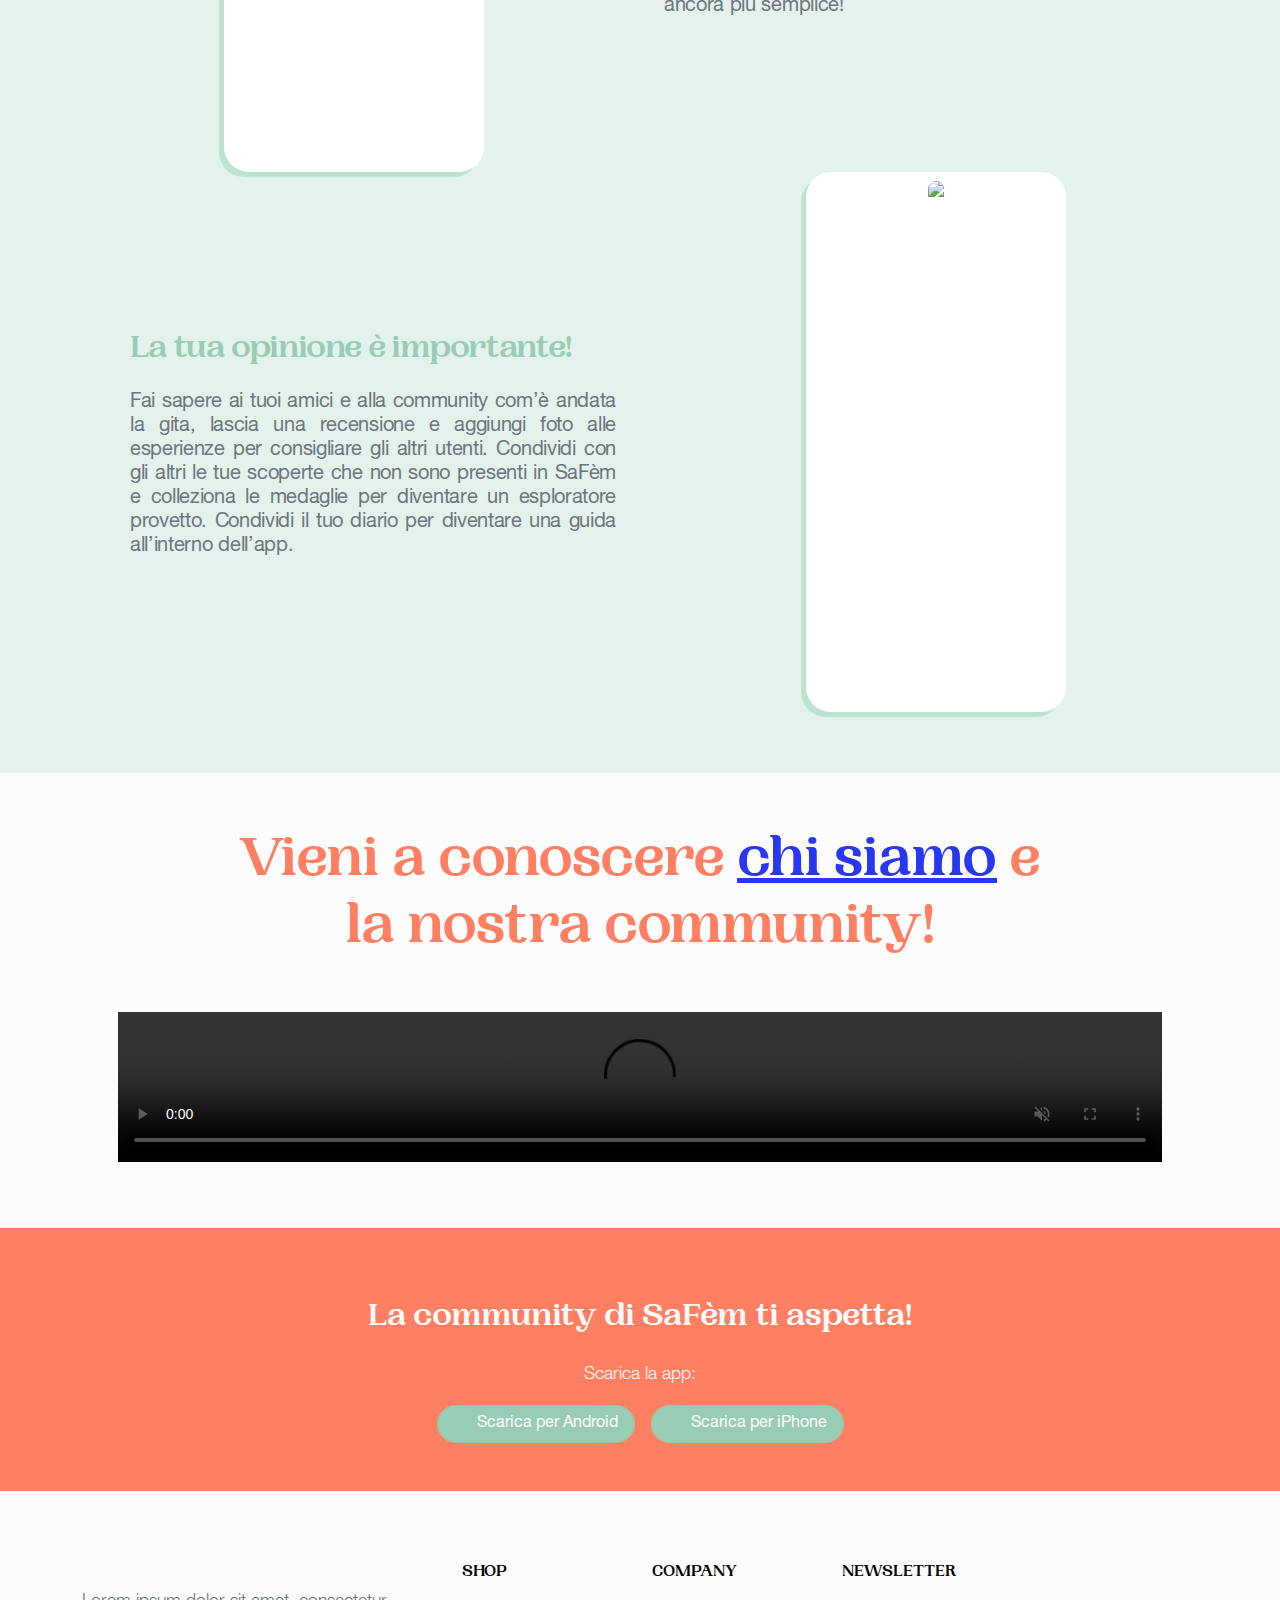
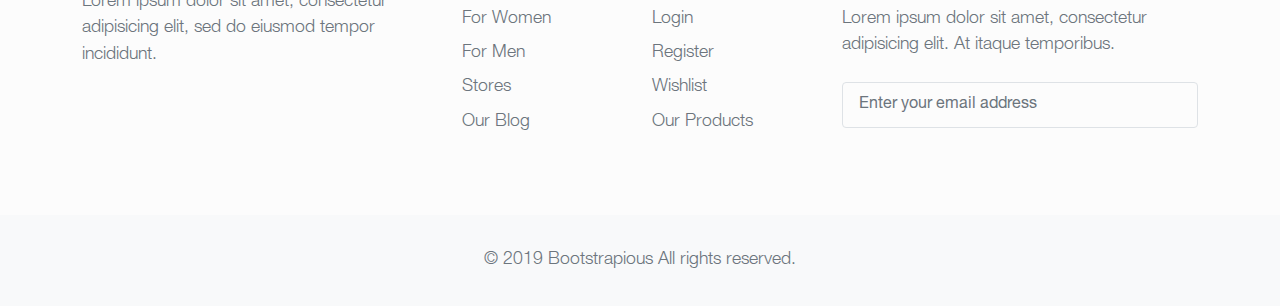
==== commit 4eeb59af: "sostituzione copy e foto" ====
--- a/index.html
+++ b/index.html
@@ -33,7 +33,7 @@
         <ul class="navbar-nav ms-auto me-4 my-3 my-lg-0">
           <li class="nav-item"><a class="nav-link me-lg-3" href="#features">Come funziona</a></li>
           <li class="nav-item"><a class="nav-link me-lg-3" href="#community">Community</a></li>
-          <li class="nav-item"><a class="nav-link me-lg-3" href="/sa-fem/about.html">Chi siamo</a></li>
+          <li class="nav-item"><a class="nav-link me-lg-3" href="../sa-fem/about.html">Chi siamo</a></li>
         </ul>
         <button class="btn btn-primary rounded-pill px-3 mb-2 mb-lg-0" data-bs-toggle="modal" data-bs-target="#feedbackModal">
           <span class="d-flex align-items-center">
@@ -51,7 +51,7 @@
         <div class="col-lg-6">
           <div class="mb-5 mb-lg-0 text-center text-lg-start">
             <h1 class="display-1 fw-bold lh-1 mb-4 text-primary">Un mondo <BR>da scoprire <BR>dietro casa</h1>
-            <p class="lead lh-sm fw-normal text-dark mb-5">Su SaFèm puoi trovare tantissime esperienze nelle tue vicinanze da fare con i tuoi amici</p>
+            <p class="lead lh-sm fw-normal text-dark mb-5 pe-lg-5">Su SaFèm puoi trovare tantissime esperienze nelle tue vicinanze da fare con i tuoi amici</p>
             <div class="d-flex flex-column flex-sm-row justify-content-lg-start justify-content-center align-items-center">
               <button class="btn btn-primary rounded-pill px-3 mb-2 me-sm-3 mb-lg-0">
                 <span class="d-flex align-items-center">
@@ -97,13 +97,13 @@
           <div id="recipeCarousel" class="container carousel slide mt-3 mb-3" data-bs-ride="carousel">
             <div class="carousel-inner" role="listbox">
               <div class="carousel-item active">
-                <div class="col-md-4 col-sm-8">
+                <div class="col-md-4">
                   <div class="card">
                     <a data-bs-toggle="modal" data-bs-target="#info-card1" style="cursor: pointer;" onclick="update_map(1)">
                       <div id="card1" class="card-img shadow">
                         <div class="card-img-overlay">
-                          <p class="text-start fw-bold fs-5 ms-4 mt-2 mb-0">Passeggiata Monte Conche</p>
-                          <p class="text-start ms-4">Provincia(XX)</p>
+                          <p class="text-start fw-bold fs-5 ms-4 mt-2 mb-0">Mercato di Piazza Motta</p>
+                          <p class="text-start ms-4">Orta San Giulio (NO)</p>
                         </div>
                       </div>
                     </a>
@@ -118,8 +118,8 @@
 
                       <div id="card2" class="card-img shadow">
                         <div class="card-img-overlay">
-                          <p class="text-start fw-bold fs-5 ms-4 mt-2 mb-0">Passeggiata Monte Conche</p>
-                          <p class="text-start ms-4">Provincia(XX)</p>
+                          <p class="text-start fw-bold fs-5 ms-4 mt-2 mb-0">Picnic in Val di Mello</p>
+                          <p class="text-start ms-4">Val Masino (SO)</p>
                         </div>
                       </div>
                     </a>
@@ -133,8 +133,8 @@
 
                       <div id="card3" class="card-img shadow">
                         <div class="card-img-overlay">
-                          <p class="text-start fw-bold fs-5 ms-4 mt-2 mb-0">Passeggiata Monte Conche</p>
-                          <p class="text-start ms-4">Provincia(XX)</p>
+                          <p class="text-start fw-bold fs-5 ms-4 mt-2 mb-0">Trekking con vista</p>
+                          <p class="text-start ms-4">Nave (BS)</p>
                         </div>
                       </div>
                     </a>
@@ -146,10 +146,10 @@
                   <div class="card">
                     <a data-bs-toggle="modal" data-bs-target="#info-card4" style="cursor: pointer;" onclick="update_map(4)">
 
-                      <div id="card3" class="card-img shadow">
+                      <div id="card4" class="card-img shadow">
                         <div class="card-img-overlay">
-                          <p class="text-start fw-bold fs-5 ms-4 mt-2 mb-0">Passeggiata Monte Conche</p>
-                          <p class="text-start ms-4">Provincia(XX)</p>
+                          <p class="text-start fw-bold fs-5 ms-4 mt-2 mb-0">Arte a cielo aperto</p>
+                          <p class="text-start ms-4">Briosco (MB)</p>
                         </div>
                       </div>
                     </a>
@@ -163,8 +163,8 @@
 
                       <div id="card5" class="card-img shadow">
                         <div class="card-img-overlay">
-                          <p class="text-start fw-bold fs-5 ms-4 mt-2 mb-0">Passeggiata Monte Conche</p>
-                          <p class="text-start ms-4">Provincia(XX)</p>
+                          <p class="text-start fw-bold fs-5 ms-4 mt-2 mb-0">Grigliata a KM 0</p>
+                          <p class="text-start ms-4">Milano (MI)</p>
                         </div>
                       </div>
                     </a>
@@ -178,8 +178,8 @@
 
                       <div id="card6" class="card-img shadow">
                         <div class="card-img-overlay">
-                          <p class="text-start fw-bold fs-5 ms-4 mt-2 mb-0">Passeggiata Monte Conche</p>
-                          <p class="text-start ms-4">Provincia(XX)</p>
+                          <p class="text-start fw-bold fs-5 ms-4 mt-2 mb-0">Pedalata lungo il Lago</p>
+                          <p class="text-start ms-4">Riva del Garda (TN)</p>
                         </div>
                       </div>
                     </a>
@@ -209,8 +209,8 @@
           </div>
         </div>
 
-        <div class="row gx-5 align-items-center justify-content-lg-between h-75">
-          <div class="col-sm-8 col-md-6 d-flex justify-content-center">
+        <div class="row gx-5 align-items-center justify-content-lg-between jsutify-content-center h-75">
+          <div class=" col-12 col-lg-6 d-flex justify-content-center">
             <div class="device-wrapper d-flex justify-content-center">
               <div class="phone-mockup-bottom d-flex justify-content-center">
                 <div class="phone-mockup-top d-flex justify-content-center">
@@ -221,8 +221,10 @@
           </div>
 
           <div class="col-12 col-lg-6">
-            <h2 class="display-sm-4 fw-bold text-secondary lh-1 mt-4 mt-sm-0 mb-sm-4 me-lg-5">Cerca un’esperienza vicino a te</h2>
-            <p class="lead fw-normal text-muted mb-5 mb-lg-0 me-lg-5" style="text-align: justify;">Attiva la geolocalizzazione e trova attività adatte a te da svolgere a due passi da casa!</p>
+            <h2 class="fw-bold text-secondary lh-1 mt-4 mt-lg-0 mb-sm-4 me-lg-5">Cerca un’esperienza nelle vicinanze</h2>
+            <p class="lead fw-normal text-muted mb-5 mb-lg-0 me-lg-5" style="text-align: justify;">Attiva la geolocalizzazione e trova attività adatte a te da svolgere a due passi da casa!
+              Lasciati ispirare dalle esperienze proposte ed esplora i pacchetti “Pronti, via!” per scoprire  le gite progettate da altri utenti della community.
+              Personalizza la ricerca di esperienze con filtri ad hoc per le tue esigenze e ciò che preferisci fare.</p>
           </div>
         </div>
       </div>
@@ -232,10 +234,12 @@
       <div class="container h-100">
         <div class="row gx-5 align-items-center justify-content-lg-between h-100">
           <div class="col-12 col-lg-6 order-lg-1 order-2">
-            <h2 class="display-sm-4 fw-bold text-secondary mt-4 mt-sm-0 ms-lg-5 lh-1 mb-sm-4">Pianifica l'itinerario o salva le attività per dopo</h2>
-            <p class="lead fw-normal text-muted ms-lg-5 mb-5 mb-lg-0" style="text-align: justify;">Salva le attività che più ti interessano e pianifica le tue prossime gite in giornata.</p>
-          </div>
-          <div class="col-sm-8 col-md-6 order-lg-2 order-1 d-flex justify-content-center">
+            <h2 class="fw-bold text-secondary mt-4 mt-lg-0 ms-lg-5 lh-1 mb-sm-4">Pianifica l'itinerario o salva le attività per dopo</h2>
+            <p class="lead fw-normal text-muted ms-lg-5 mb-5 mb-lg-0" style="text-align: justify;">Salva le attività che più ti interessano nella tua pagina personale e pianifica le tue prossime gite in giornata.
+              Organizza le esperienze in raccolte tematiche, così saranno sempre a portata di mano.
+              La pianificazione delle gite non sarà più complicata: in pochi e semplici step SaFèm ti aiuterà a progettare esperienze indimenticabili.</p>
+          </div>
+          <div class=" col-12 col-lg-6 order-lg-2 order-1 d-flex justify-content-center">
             <div class="device-wrapper d-flex justify-content-center">
               <div class="phone-mockup-bottom d-flex justify-content-center">
                 <div class="phone-mockup-top d-flex justify-content-center">
@@ -251,7 +255,7 @@
     <div class="px-sm-5">
       <div class="container h-100">
         <div class="row gx-5 align-items-center justify-content-lg-between h-100">
-          <div class="col-sm-8 col-md-6 d-flex justify-content-center">
+          <div class=" col-12 col-lg-6 d-flex justify-content-center">
             <div class="device-wrapper d-flex justify-content-center">
               <div class="phone-mockup-bottom d-flex justify-content-center">
                 <div class="phone-mockup-top d-flex justify-content-center">
@@ -261,8 +265,9 @@
             </div>
           </div>
           <div class="col-12 col-lg-6">
-            <h2 class="display-sm-4 fw-bold text-secondary lh-1 mt-4 mt-sm-0 mb-sm-4 me-lg-5">Insieme è sempre meglio!</h2>
-            <p class="lead fw-normal text-muted mb-5 mb-lg-0 me-lg-5" style="text-align: justify;">Organizza il viaggio assieme ai tuoi amici e condividi il tuo diario con loro.</p>
+            <h2 class="fw-bold text-secondary lh-1 mt-4 mt-lg-0 mb-sm-4 me-lg-5">Insieme è sempre meglio!</h2>
+            <p class="lead fw-normal text-muted mb-5 mb-lg-0 me-lg-5" style="text-align: justify;">Organizza il viaggio assieme ai tuoi amici e scambia ispirazioni per i prossimi viaggi. Attraverso il diario puoi raccogliere i tuoi viaggi e condividerli con i tuoi amici.
+              Puoi guardare la pagina personale dei tuoi amici o di altri utenti della community per prendere ispirazione per i tuoi viaggi futuri. Attraverso la chat organizzarsi è ancora più semplice!</p>
           </div>
         </div>
       </div>
@@ -272,10 +277,11 @@
       <div class="container h-100">
         <div class="row gx-5 align-items-center justify-content-lg-between h-100">
           <div class="col-12 col-lg-6 order-lg-1 order-2">
-            <h2 class="display-sm-4 fw-bold text-secondary lh-1 mt-4 mt-sm-0 mb-sm-4 ms-lg-5">La tua opinione è importante!</h2>
-            <p class="lead fw-normal text-muted mb-5 mb-lg-0 ms-lg-5" style="text-align: justify;">Fai sapere ai tuoi amici e alla community com’è andata la gita, lascia una recensione e condividi il tuo diario.</p>
-          </div>
-          <div class="col-sm-8 col-md-6 order-lg-2 order-1 d-flex justify-content-center">
+            <h2 class="fw-bold text-secondary lh-1 mt-4 mt-lg-0 mb-sm-4 ms-lg-5">La tua opinione è importante!</h2>
+            <p class="lead fw-normal text-muted mb-5 mb-lg-0 ms-lg-5" style="text-align: justify;">Fai sapere ai tuoi amici e alla community com’è andata la gita, lascia una recensione e aggiungi foto alle esperienze per consigliare gli altri utenti. Condividi con gli altri le tue scoperte che non sono presenti in SaFèm e colleziona le medaglie per diventare un esploratore provetto.
+              Condividi il tuo diario per diventare una guida all’interno dell’app.</p>
+          </div>
+          <div class=" col-12 col-lg-6 order-lg-2 order-1 d-flex justify-content-center">
             <div class="device-wrapper d-flex justify-content-center">
               <div class="phone-mockup-bottom d-flex justify-content-center">
                 <div class="phone-mockup-top d-flex justify-content-center">
@@ -291,7 +297,12 @@
 
 
   <!-- VIDEO section-->
-  <section id="community">
+  <section id="community" class="d-flex justify-content-center flex-column align-content-center">
+<div class="container d-flex justify-content-center">
+  <div class="col-lg-9">
+    <h3 class="display-4 text-primary text-center mt-5 mb-5">Vieni a conoscere <a href="/sa-fem/about.html">chi siamo</a> e la nostra community!</h3>
+  </div>
+</div>
     <div class="container px-lg-5">
       <video muted="muted" autoplay="" loop="" width="100%" controls>
         <source src="../sa-fem/assets/video/Sa-fem-video-temp.mp4" type="video/mp4" />
@@ -323,7 +334,7 @@
   <footer class="bg-white">
     <div class="container py-5">
       <div class="row py-4">
-        <div class="col-lg-4 col-md-6 mb-4 mb-lg-0"><img src="../sa-fem/assets/icone/logo.png" alt="" width="180" class="mb-3">
+        <div class="col-lg-4 col-md-6 mb-4 mb-lg-0"><img src="../sa-fem/assets/icone/logo.png" alt="" width="50" class="mb-3">
           <p class="font-italic text-muted">Lorem ipsum dolor sit amet, consectetur adipisicing elit, sed do eiusmod tempor incididunt.</p>
           <ul class="list-inline mt-4">
             <li class="list-inline-item"><a href="#" target="_blank" title="twitter"><i class="fa fa-twitter"></i></a></li>
@@ -381,22 +392,22 @@
     <div class="modal-dialog modal-dialog-centered">
       <div class="modal-content">
         <div class="modal-header p-3">
-          <h5 class="modal-title font-alt" id="feedbackModalLabel">Passeggiata Monte Conche</h5>
+          <h5 class="modal-title font-alt" id="feedbackModalLabel">Mercato di Piazza Motta</h5>
           <button class="btn-close" type="button" data-bs-dismiss="modal" aria-label="Close"></button>
         </div>
         <div class="modal-body border-0 p-4">
           <div id="map1"></div>
           <div class="d-flex">
-            <div class="btn btn-secondary disabled my-3 me-2">Tag 1</div>
-            <div class="btn btn-secondary disabled my-3 me-2">Tag 2</div>
+            <div class="btn btn-secondary disabled my-3 me-2">C’era una volta</div>
+            <div class="btn btn-secondary disabled my-3 me-2">Architettura nascosta</div>
           </div>
           <div class="d-flex my-3 justify-content-center">
             <div class="d-flex rounded shadow-black">
-              <div class="px-3 py-2"><i class="bi bi-clock"></i> 0.5h</div>
-              <div class="px-3 py-2"><i class="bi bi-star"></i> 4.7</div>
-            </div>
-          </div>
-          <div class="p-2">Descrizione dell'attività</div>
+              <div class="px-3 py-2"><i class="bi bi-clock"></i> 1.5h</div>
+              <div class="px-3 py-2"><i class="bi bi-star"></i> 4.6</div>
+            </div>
+          </div>
+          <div class="p-2"> Piazza Motta è il salotto del Lago d’Orta, chiusa per tre lati dai portici. Potrete sorseggiare un aperitivo in uno dei tanti bar con vista lago.</div>
           <div class="text-center">
             <button class="btn btn-primary rounded-pill mx-auto mt-4">Scopri di più</button>
           </div>
@@ -409,22 +420,22 @@
     <div class="modal-dialog modal-dialog-centered">
       <div class="modal-content">
         <div class="modal-header p-3">
-          <h5 class="modal-title font-alt" id="feedbackModalLabel">Passeggiata Monte Conche</h5>
+          <h5 class="modal-title font-alt" id="feedbackModalLabel">Picnic in Val di Mello</h5>
           <button class="btn-close" type="button" data-bs-dismiss="modal" aria-label="Close"></button>
         </div>
         <div class="modal-body border-0 p-4">
           <div id="map2"></div>
           <div class="d-flex">
-            <div class="btn btn-secondary disabled my-3 me-2">Tag 1</div>
-            <div class="btn btn-secondary disabled my-3 me-2">Tag 2</div>
+            <div class="btn btn-secondary disabled my-3 me-2">Per spiaggiarsi</div>
+            <div class="btn btn-secondary disabled my-3 me-2">Pranzo al sacco</div>
           </div>
           <div class="d-flex my-3 justify-content-center">
             <div class="d-flex rounded shadow-black">
-              <div class="px-3 py-2"><i class="bi bi-clock"></i> 0.5h</div>
-              <div class="px-3 py-2"><i class="bi bi-star"></i> 4.7</div>
-            </div>
-          </div>
-          <div class="p-2">Descrizione dell'attività</div>
+              <div class="px-3 py-2"><i class="bi bi-clock"></i> 3h</div>
+              <div class="px-3 py-2"><i class="bi bi-star"></i> 4.9</div>
+            </div>
+          </div>
+          <div class="p-2">La Val di Mello è il posto ideale per un picnic da sogno. Il panorama mozzafiato e l’aria fresca garantiranno un’esperienza indimenticabile.</div>
           <div class="text-center">
             <button class="btn btn-primary rounded-pill mx-auto mt-4">Scopri di più</button>
           </div>
@@ -437,22 +448,22 @@
     <div class="modal-dialog modal-dialog-centered">
       <div class="modal-content">
         <div class="modal-header p-3">
-          <h5 class="modal-title font-alt" id="feedbackModalLabel">Passeggiata Monte Conche</h5>
+          <h5 class="modal-title font-alt" id="feedbackModalLabel">Trekking con vista</h5>
           <button class="btn-close" type="button" data-bs-dismiss="modal" aria-label="Close"></button>
         </div>
         <div class="modal-body border-0 p-4">
           <div id="map3"></div>
           <div class="d-flex">
-            <div class="btn btn-secondary disabled my-3 me-2">Tag 1</div>
-            <div class="btn btn-secondary disabled my-3 me-2">Tag 2</div>
+            <div class="btn btn-secondary disabled my-3 me-2">Che fatica</div>
+            <div class="btn btn-secondary disabled my-3 me-2">Panorama a 360°</div>
           </div>
           <div class="d-flex my-3 justify-content-center">
             <div class="d-flex rounded shadow-black">
-              <div class="px-3 py-2"><i class="bi bi-clock"></i> 0.5h</div>
-              <div class="px-3 py-2"><i class="bi bi-star"></i> 4.7</div>
-            </div>
-          </div>
-          <div class="p-2">Descrizione dell'attività</div>
+              <div class="px-3 py-2"><i class="bi bi-clock"></i> 5h</div>
+              <div class="px-3 py-2"><i class="bi bi-star"></i> 4.3</div>
+            </div>
+          </div>
+          <div class="p-2">Un trekking faticoso per godere di un panorama fantastico. Monte Conche è il paradiso per gli amanti della natura: lungo il sentiero si trova la Genziane Verne, un fiore selvatico e rarissimo.</div>
           <div class="text-center">
             <button class="btn btn-primary rounded-pill mx-auto mt-4">Scopri di più</button>
           </div>
@@ -465,22 +476,22 @@
     <div class="modal-dialog modal-dialog-centered">
       <div class="modal-content">
         <div class="modal-header p-3">
-          <h5 class="modal-title font-alt" id="feedbackModalLabel">Passeggiata Monte Conche</h5>
+          <h5 class="modal-title font-alt" id="feedbackModalLabel">Arte a cielo aperto</h5>
           <button class="btn-close" type="button" data-bs-dismiss="modal" aria-label="Close"></button>
         </div>
         <div class="modal-body border-0 p-4">
           <div id="map4"></div>
           <div class="d-flex">
-            <div class="btn btn-secondary disabled my-3 me-2">Tag 1</div>
-            <div class="btn btn-secondary disabled my-3 me-2">Tag 2</div>
+            <div class="btn btn-secondary disabled my-3 me-2">Di design</div>
+            <div class="btn btn-secondary disabled my-3 me-2">In gruppo</div>
           </div>
           <div class="d-flex my-3 justify-content-center">
             <div class="d-flex rounded shadow-black">
-              <div class="px-3 py-2"><i class="bi bi-clock"></i> 0.5h</div>
-              <div class="px-3 py-2"><i class="bi bi-star"></i> 4.7</div>
-            </div>
-          </div>
-          <div class="p-2">Descrizione dell'attività</div>
+              <div class="px-3 py-2"><i class="bi bi-clock"></i> 2h</div>
+              <div class="px-3 py-2"><i class="bi bi-star"></i> 4.5</div>
+            </div>
+          </div>
+          <div class="p-2">Rossini Art Site è un parco di sculture di 10 ettari, nel cuore verde del parco della Valle del Lambro. Luogo ideale scelto dal mecenate Alberto Rossini per ospitare la sua collezione di arte del Secondo Novecento.</div>
           <div class="text-center">
             <button class="btn btn-primary rounded-pill mx-auto mt-4">Scopri di più</button>
           </div>
@@ -488,28 +499,27 @@
       </div>
     </div>
   </div>
-
 
   <div class="modal fade" id="info-card5" tabindex="-1" aria-labelledby="feedbackModalLabel" aria-hidden="true">
     <div class="modal-dialog modal-dialog-centered">
       <div class="modal-content">
         <div class="modal-header p-3">
-          <h5 class="modal-title font-alt" id="feedbackModalLabel">Passeggiata Monte Conche</h5>
+          <h5 class="modal-title font-alt" id="feedbackModalLabel">Grigliata a KM 0</h5>
           <button class="btn-close" type="button" data-bs-dismiss="modal" aria-label="Close"></button>
         </div>
         <div class="modal-body border-0 p-4">
           <div id="map5"></div>
           <div class="d-flex">
-            <div class="btn btn-secondary disabled my-3 me-2">Tag 1</div>
-            <div class="btn btn-secondary disabled my-3 me-2">Tag 2</div>
+            <div class="btn btn-secondary disabled my-3 me-2">Birretta</div>
+            <div class="btn btn-secondary disabled my-3 me-2">Mani in pasta</div>
           </div>
           <div class="d-flex my-3 justify-content-center">
             <div class="d-flex rounded shadow-black">
-              <div class="px-3 py-2"><i class="bi bi-clock"></i> 0.5h</div>
-              <div class="px-3 py-2"><i class="bi bi-star"></i> 4.7</div>
-            </div>
-          </div>
-          <div class="p-2">Descrizione dell'attività</div>
+              <div class="px-3 py-2"><i class="bi bi-clock"></i> 4h</div>
+              <div class="px-3 py-2"><i class="bi bi-star"></i> 4.3</div>
+            </div>
+          </div>
+          <div class="p-2">Acquista i prodotti alla bottega e griglia nel parco della meravigliosa Cascina Gaggioli. Una vera grigliata con prodotti tipici, sostenibili e a kilometro zero.</div>
           <div class="text-center">
             <button class="btn btn-primary rounded-pill mx-auto mt-4">Scopri di più</button>
           </div>
@@ -523,22 +533,22 @@
     <div class="modal-dialog modal-dialog-centered">
       <div class="modal-content">
         <div class="modal-header p-3">
-          <h5 class="modal-title font-alt" id="feedbackModalLabel">Passeggiata Monte Conche</h5>
+          <h5 class="modal-title font-alt" id="feedbackModalLabel">Pedalata lungo il Lago</h5>
           <button class="btn-close" type="button" data-bs-dismiss="modal" aria-label="Close"></button>
         </div>
         <div class="modal-body border-0 p-4">
           <div id="map6"></div>
           <div class="d-flex">
-            <div class="btn btn-secondary disabled my-3 me-2">Tag 1</div>
-            <div class="btn btn-secondary disabled my-3 me-2">Tag 2</div>
+            <div class="btn btn-secondary disabled my-3 me-2">Che fatica</div>
+            <div class="btn btn-secondary disabled my-3 me-2">Panorama mozzafiato</div>
           </div>
           <div class="d-flex my-3 justify-content-center">
             <div class="d-flex rounded shadow-black">
-              <div class="px-3 py-2"><i class="bi bi-clock"></i> 0.5h</div>
+              <div class="px-3 py-2"><i class="bi bi-clock"></i> 3h</div>
               <div class="px-3 py-2"><i class="bi bi-star"></i> 4.7</div>
             </div>
           </div>
-          <div class="p-2">Descrizione dell'attività</div>
+          <div class="p-2">La ciclabile che parte da Riva del Garda offre un percorso lungo le rocce e al di sopra dell’acqua, offrendo viste spettacolari. Il tragitto comprende i comuni di Tenno, Comano Terme e Ponte Arche.</div>
           <div class="text-center">
             <button class="btn btn-primary rounded-pill mx-auto mt-4">Scopri di più</button>
           </div>
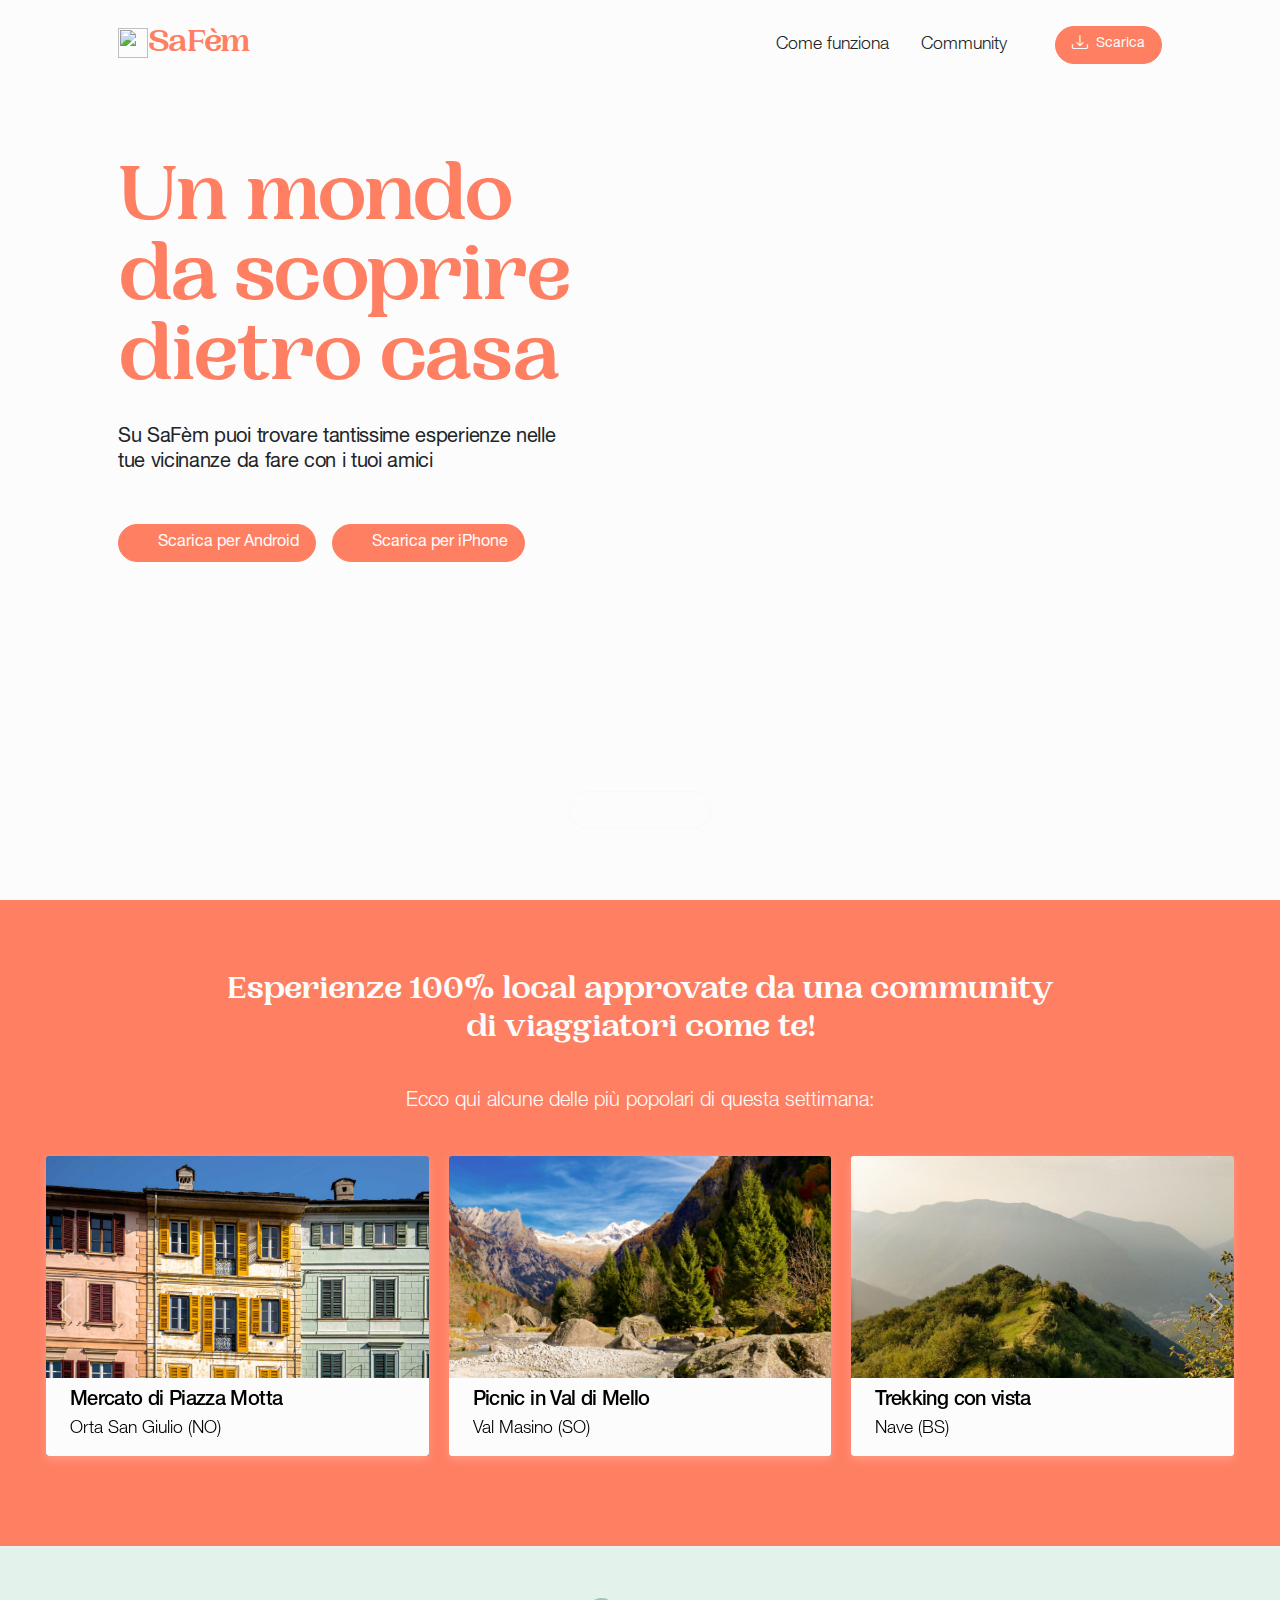
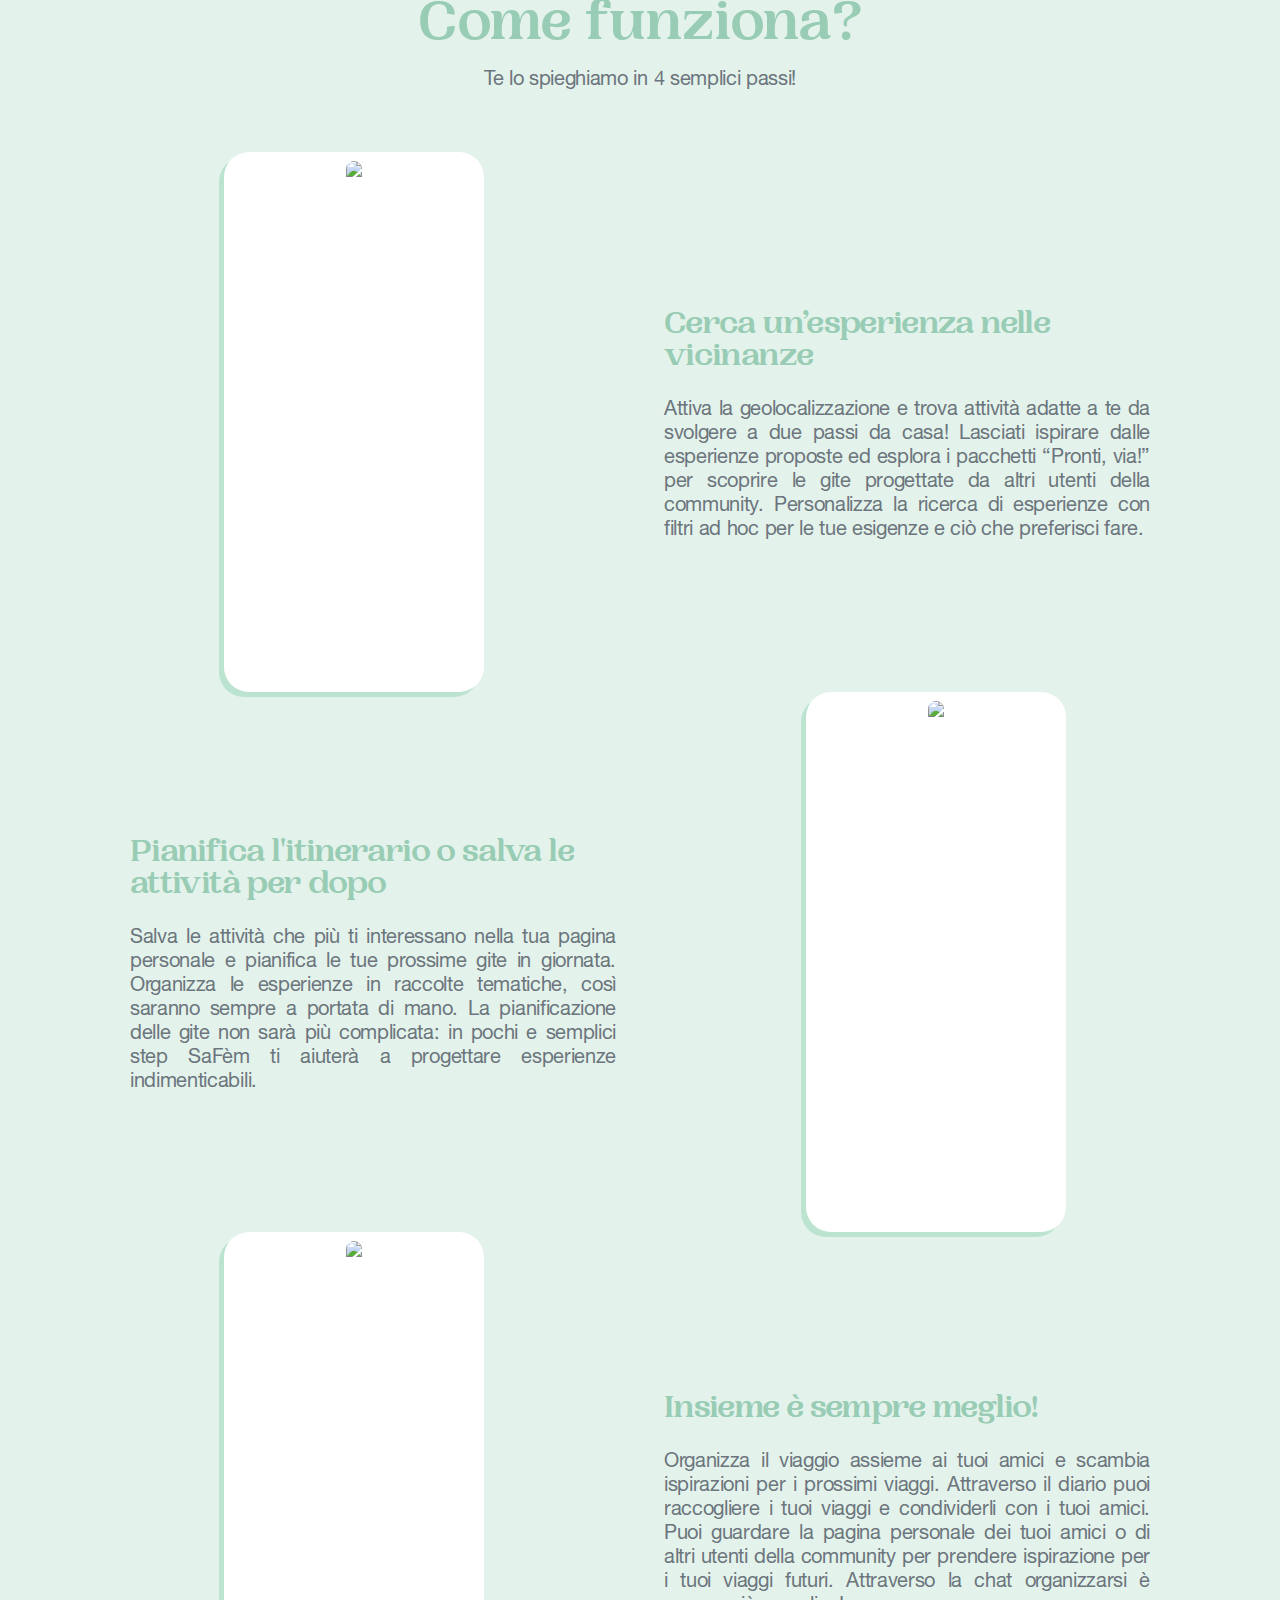
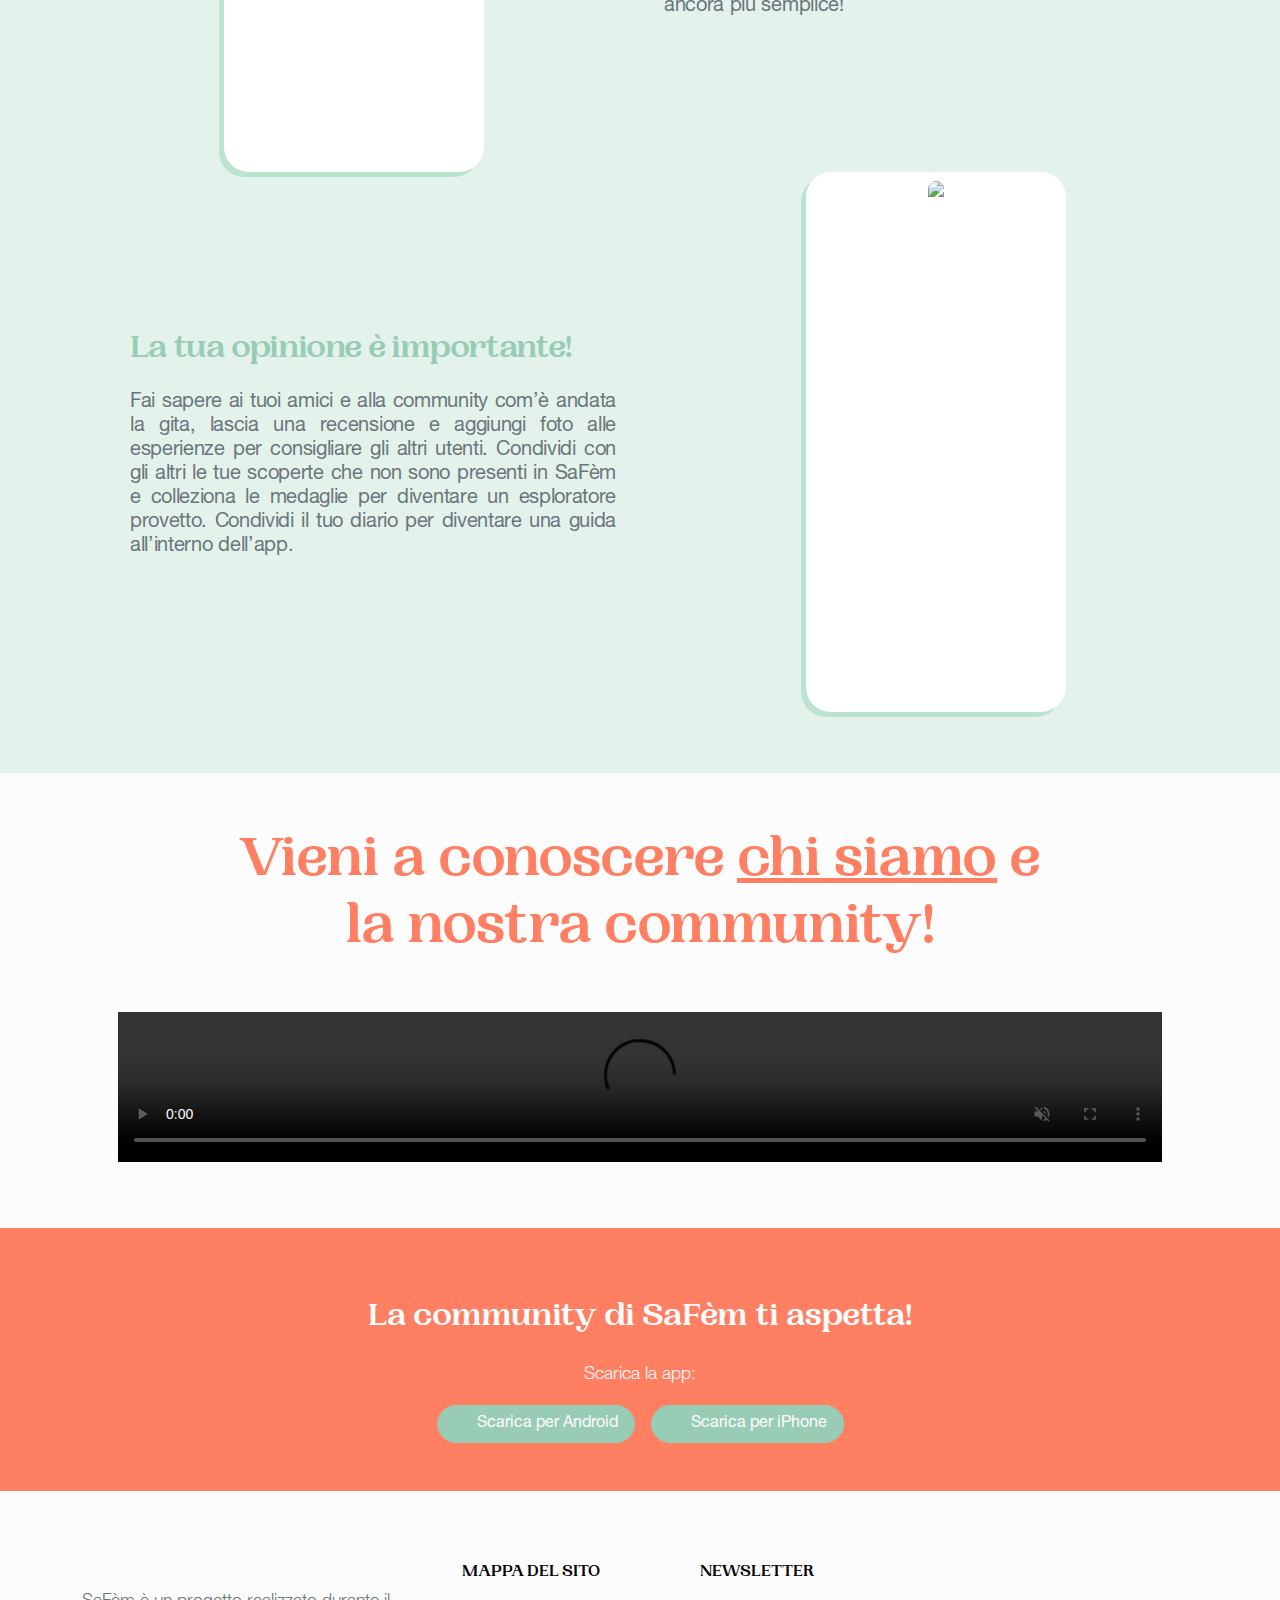
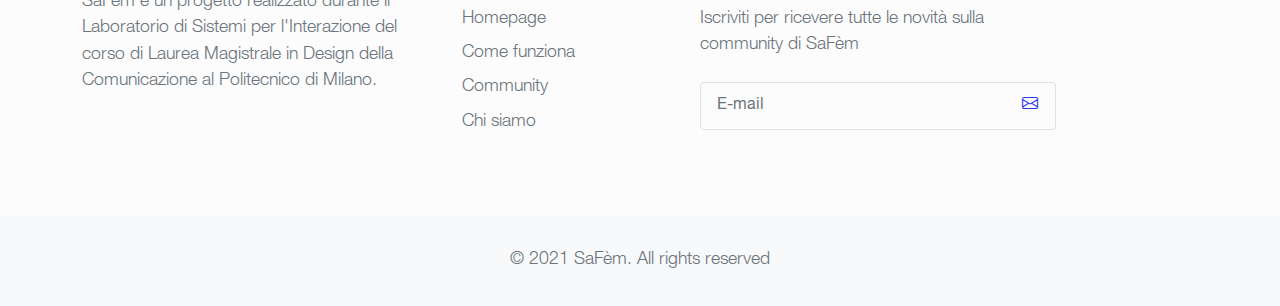
==== commit 315ab1f0: "footer, links e imgs" ====
--- a/index.html
+++ b/index.html
@@ -33,7 +33,6 @@
         <ul class="navbar-nav ms-auto me-4 my-3 my-lg-0">
           <li class="nav-item"><a class="nav-link me-lg-3" href="#features">Come funziona</a></li>
           <li class="nav-item"><a class="nav-link me-lg-3" href="#community">Community</a></li>
-          <li class="nav-item"><a class="nav-link me-lg-3" href="../sa-fem/about.html">Chi siamo</a></li>
         </ul>
         <button class="btn btn-primary rounded-pill px-3 mb-2 mb-lg-0" data-bs-toggle="modal" data-bs-target="#feedbackModal">
           <span class="d-flex align-items-center">
@@ -199,7 +198,7 @@
     </div>
   </aside>
   <!-- App features section-->
-  <section id="features" class="bg-secondary pt-5">
+  <section id="features" class="bg-secondary pt-5 overflow-hidden">
     <div class="px-sm-5 col">
       <div class="container h-100">
         <div class="row gx-5 align-items-center justify-content-center mb-5">
@@ -300,7 +299,7 @@
   <section id="community" class="d-flex justify-content-center flex-column align-content-center">
 <div class="container d-flex justify-content-center">
   <div class="col-lg-9">
-    <h3 class="display-4 text-primary text-center mt-5 mb-5">Vieni a conoscere <a href="/sa-fem/about.html">chi siamo</a> e la nostra community!</h3>
+    <h3 class="display-4 text-primary text-center mt-5 mb-5">Vieni a conoscere <a href="../sa-fem/about.html" class="text-primary">chi siamo</a> e la nostra community!</h3>
   </div>
 </div>
     <div class="container px-lg-5">
@@ -334,42 +333,27 @@
   <footer class="bg-white">
     <div class="container py-5">
       <div class="row py-4">
-        <div class="col-lg-4 col-md-6 mb-4 mb-lg-0"><img src="../sa-fem/assets/icone/logo.png" alt="" width="50" class="mb-3">
-          <p class="font-italic text-muted">Lorem ipsum dolor sit amet, consectetur adipisicing elit, sed do eiusmod tempor incididunt.</p>
-          <ul class="list-inline mt-4">
-            <li class="list-inline-item"><a href="#" target="_blank" title="twitter"><i class="fa fa-twitter"></i></a></li>
-            <li class="list-inline-item"><a href="#" target="_blank" title="facebook"><i class="fa fa-facebook"></i></a></li>
-            <li class="list-inline-item"><a href="#" target="_blank" title="instagram"><i class="fa fa-instagram"></i></a></li>
-            <li class="list-inline-item"><a href="#" target="_blank" title="pinterest"><i class="fa fa-pinterest"></i></a></li>
-            <li class="list-inline-item"><a href="#" target="_blank" title="vimeo"><i class="fa fa-vimeo"></i></a></li>
+        <div class="col-lg-4 col-md-6 mb-4 mb-lg-0"><img src="../sa-fem/assets/icone/safem-logotipo.png" alt="" width="100" class="mb-3">
+          <p class="font-italic text-muted">SaFèm è un progetto realizzato durante il Laboratorio di Sistemi per l'Interazione del corso di Laurea Magistrale in Design della Comunicazione al Politecnico di Milano.</p>
+        </div>
+        <div class="col-lg-2 col-md-6 mb-4 mb-lg-0 me-5">
+          <h6 class="text-uppercase font-weight-bold mb-4">Mappa del sito</h6>
+          <ul class="list-unstyled mb-0">
+            <li class="mb-2"><a href="../sa-fem/index.html" class="text-muted">Homepage</a></li>
+            <li class="mb-2"><a href="#features" class="text-muted">Come funziona</a></li>
+            <li class="mb-2"><a href="#community" class="text-muted">Community</a></li>
+            <li class="mb-2"><a href="../sa-fem/about.html" class="text-muted">Chi siamo</a></li>
           </ul>
         </div>
-        <div class="col-lg-2 col-md-6 mb-4 mb-lg-0">
-          <h6 class="text-uppercase font-weight-bold mb-4">Shop</h6>
-          <ul class="list-unstyled mb-0">
-            <li class="mb-2"><a href="#" class="text-muted">For Women</a></li>
-            <li class="mb-2"><a href="#" class="text-muted">For Men</a></li>
-            <li class="mb-2"><a href="#" class="text-muted">Stores</a></li>
-            <li class="mb-2"><a href="#" class="text-muted">Our Blog</a></li>
-          </ul>
-        </div>
-        <div class="col-lg-2 col-md-6 mb-4 mb-lg-0">
-          <h6 class="text-uppercase font-weight-bold mb-4">Company</h6>
-          <ul class="list-unstyled mb-0">
-            <li class="mb-2"><a href="#" class="text-muted">Login</a></li>
-            <li class="mb-2"><a href="#" class="text-muted">Register</a></li>
-            <li class="mb-2"><a href="#" class="text-muted">Wishlist</a></li>
-            <li class="mb-2"><a href="#" class="text-muted">Our Products</a></li>
-          </ul>
-        </div>
+
         <div class="col-lg-4 col-md-6 mb-lg-0">
           <h6 class="text-uppercase font-weight-bold mb-4">Newsletter</h6>
-          <p class="text-muted mb-4">Lorem ipsum dolor sit amet, consectetur adipisicing elit. At itaque temporibus.</p>
+          <p class="text-muted mb-4">Iscriviti per ricevere tutte le novità sulla community di SaFèm</p>
           <div class="p-1 rounded border">
             <div class="input-group">
-              <input type="email" placeholder="Enter your email address" aria-describedby="button-addon1" class="form-control border-0 shadow-0">
+              <input type="email" placeholder="E-mail" aria-describedby="button-addon1" class="form-control border-0 shadow-0">
               <div class="input-group-append">
-                <button id="button-addon1" type="submit" class="btn btn-link"><i class="fa fa-paper-plane"></i></button>
+                <button id="button-addon1" type="submit" class="btn btn-link"><i class="bi bi-envelope"></i></button>
               </div>
             </div>
           </div>
@@ -380,7 +364,7 @@
     <!-- Copyrights -->
     <div class="bg-light py-4">
       <div class="container text-center">
-        <p class="text-muted mb-0 py-2">© 2019 Bootstrapious All rights reserved.</p>
+        <p class="text-muted mb-0 py-2">© 2021 SaFèm. All rights reserved</p>
       </div>
     </div>
   </footer>
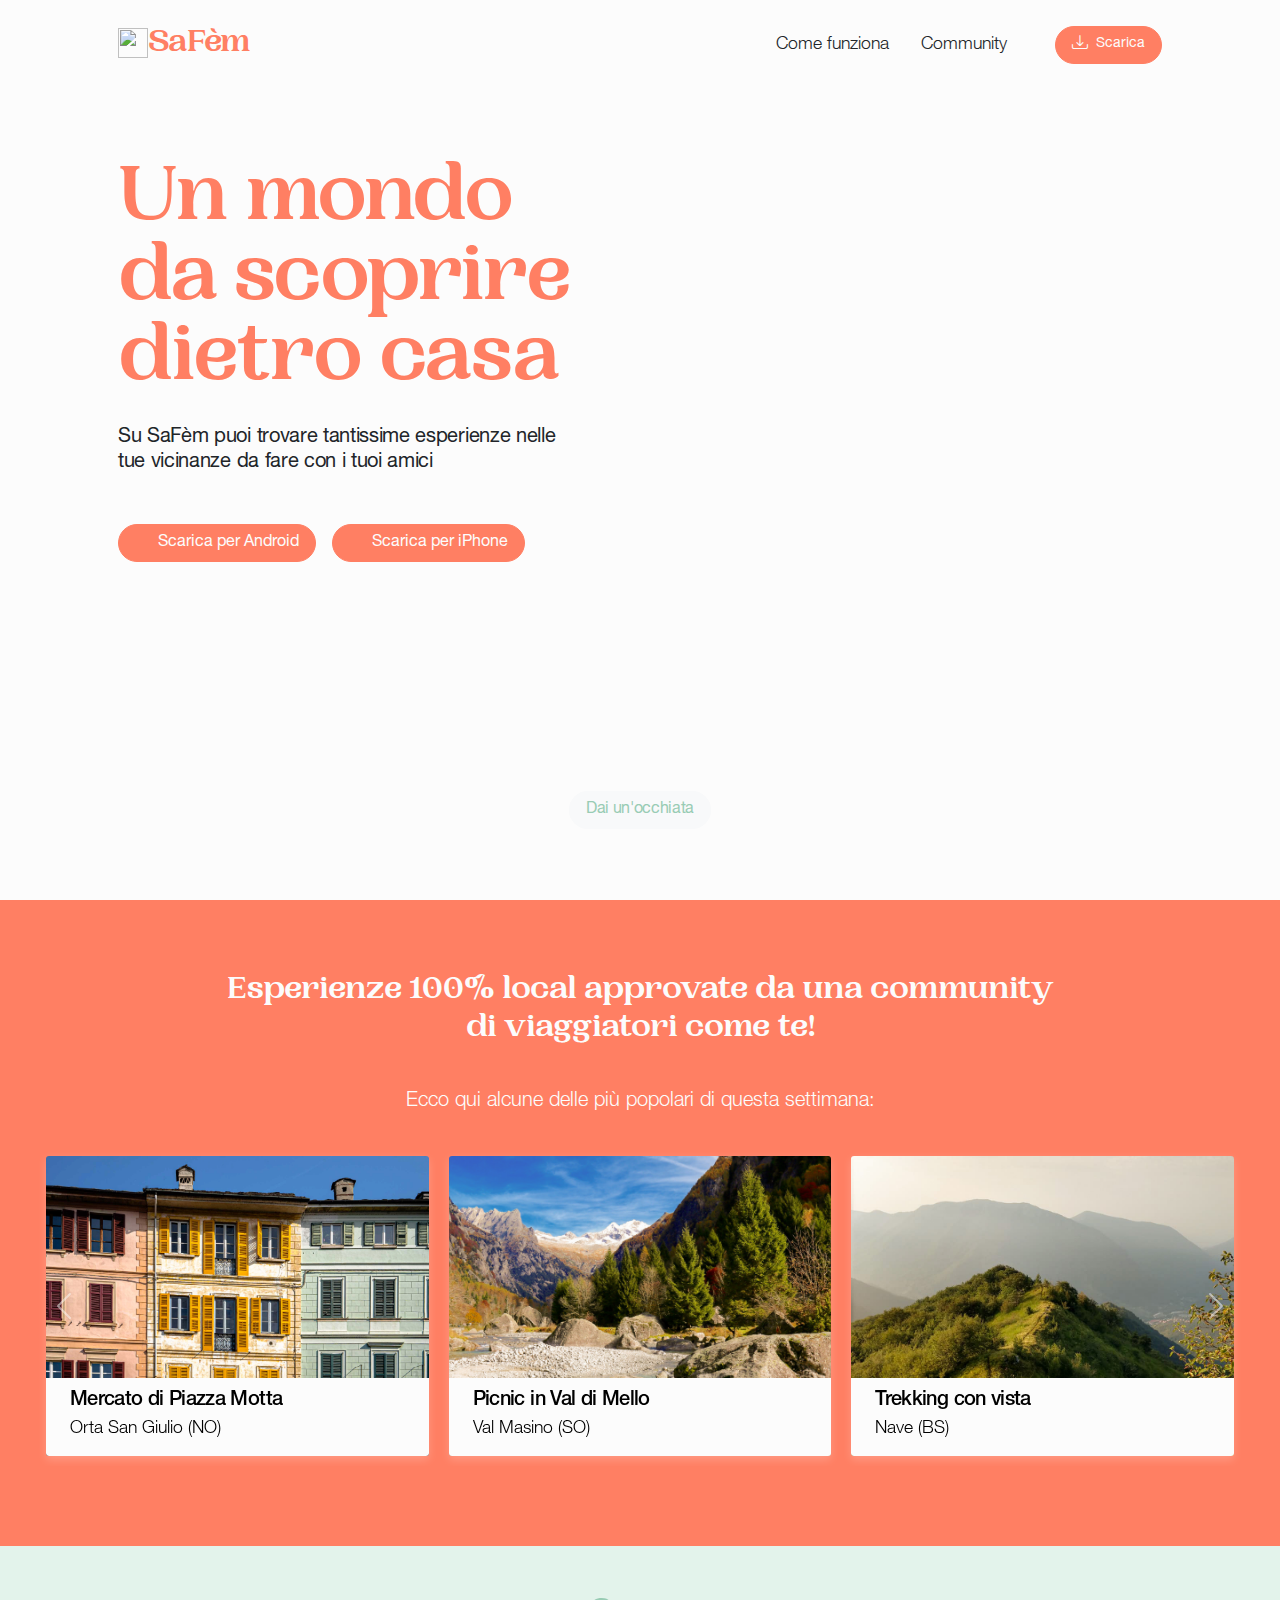
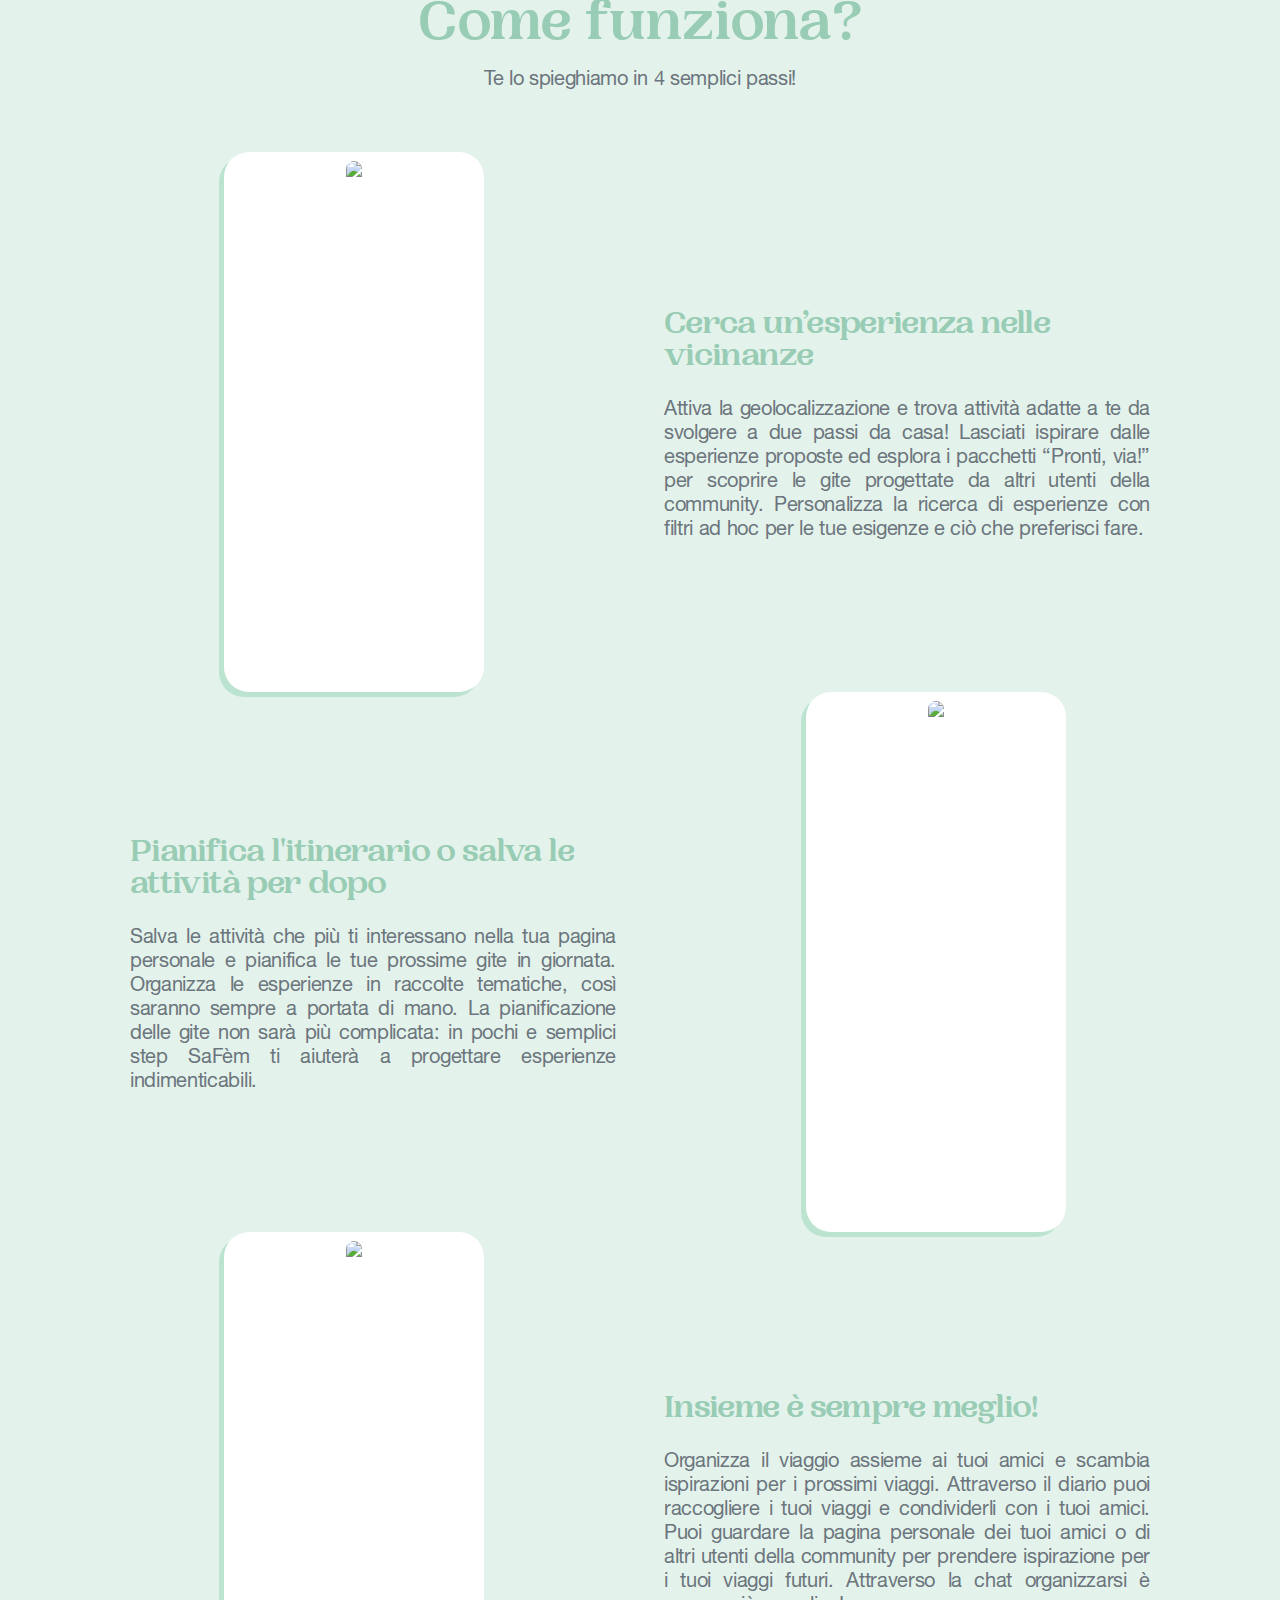
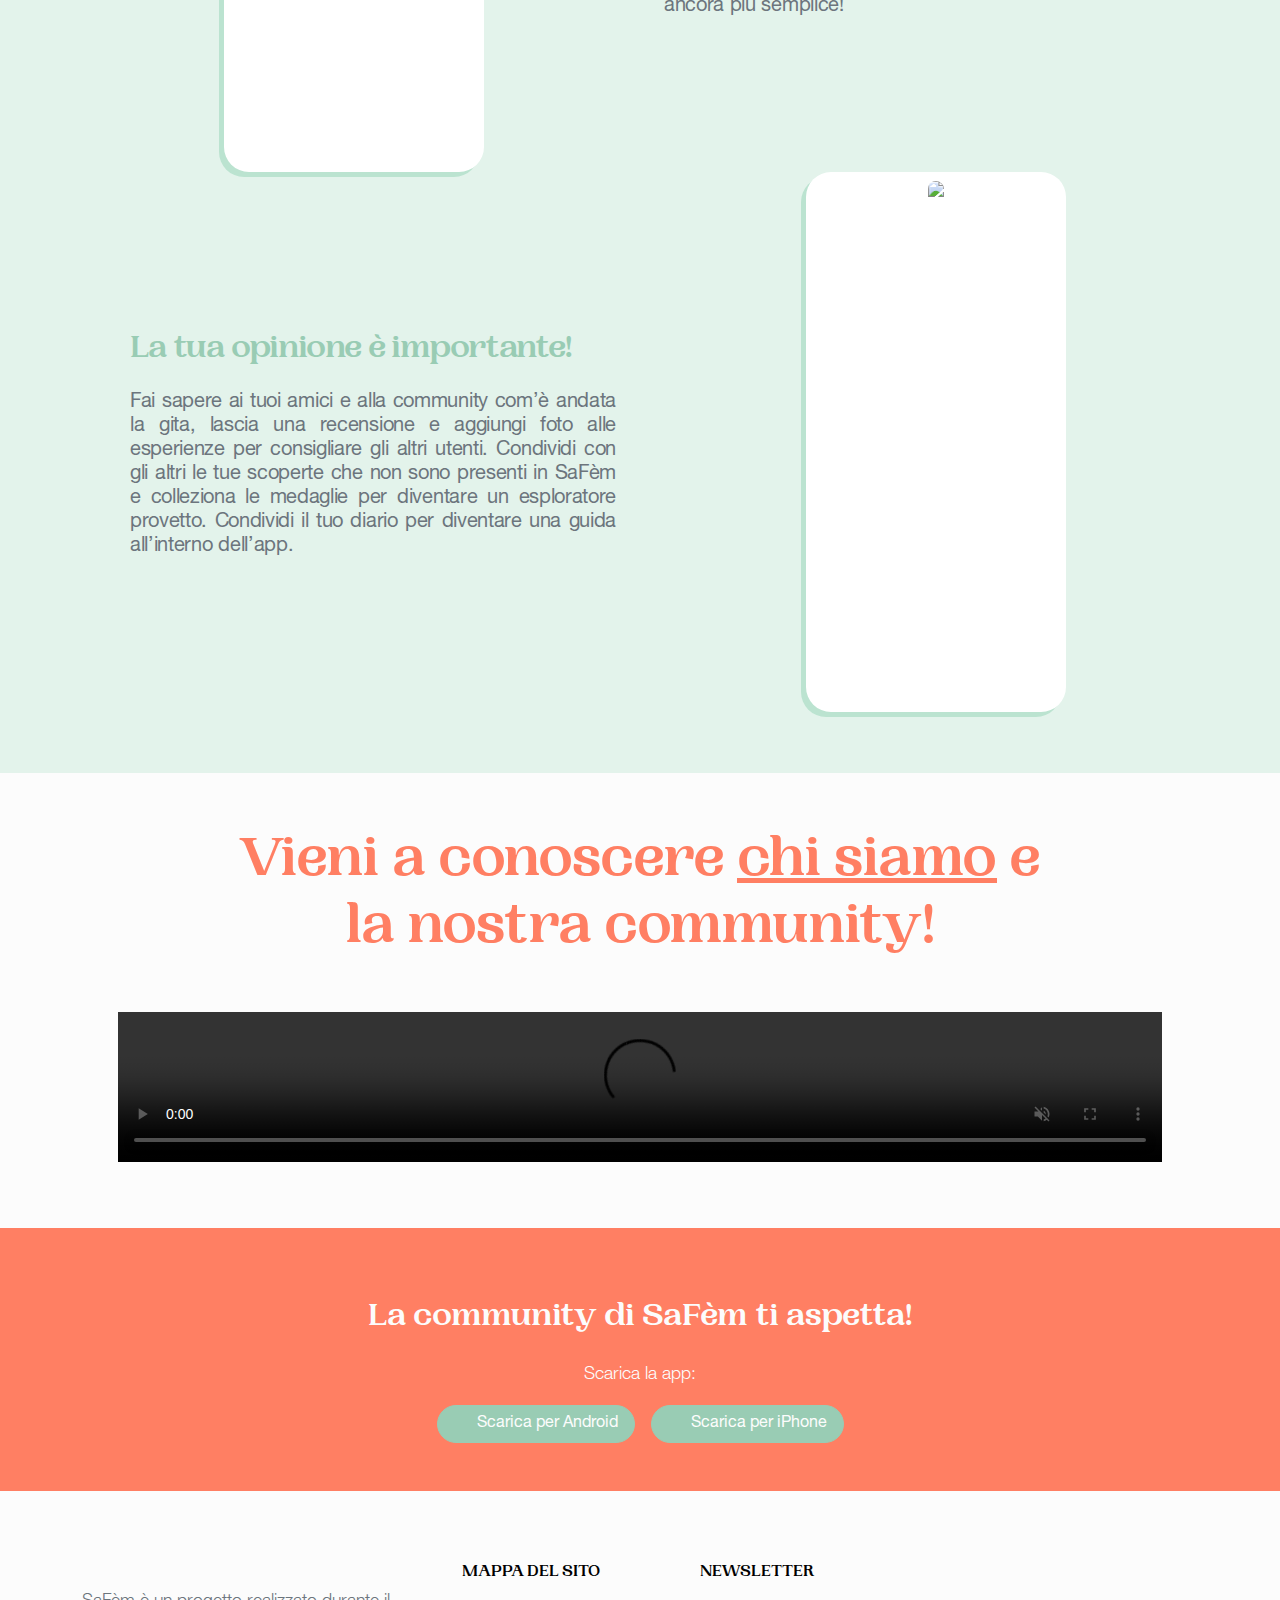
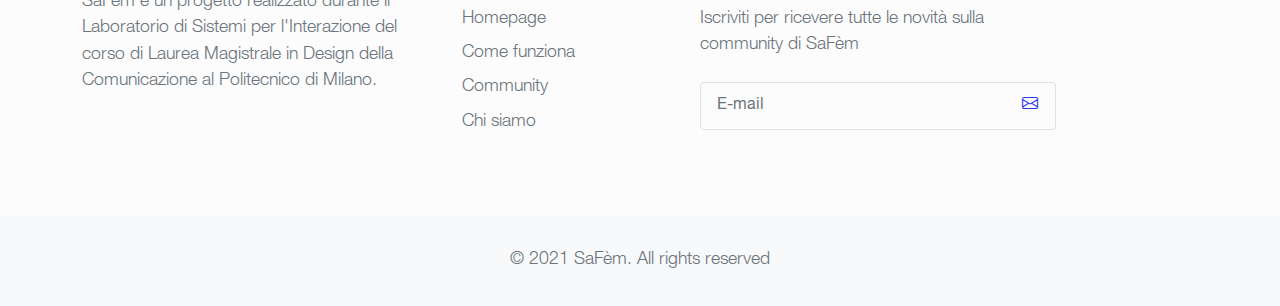
==== commit 2b43891e: "button fix" ====
--- a/index.html
+++ b/index.html
@@ -72,8 +72,8 @@
       <div class="row gx-5 align-items-end text-center h-50">
         <div class="d-flex flex-column text-centered">
           <div class="flex-lg-row">
-            <button class="btn btn-outline-light rounded-pill px-3 mb-2 mb-lg-0" onclick="window.location.href='#preview'">
-              <span class="text-white fw-normal">Dai un'occhiata</span>
+            <button class="btn btn-light rounded-pill px-3 mb-2 mb-lg-0" onclick="window.location.href='#preview'">
+              <span class="text-secondary fw-normal">Dai un'occhiata</span>
             </button>
           </div>
           <span class="bi bi-chevron-down align-items-end text-white"></span>
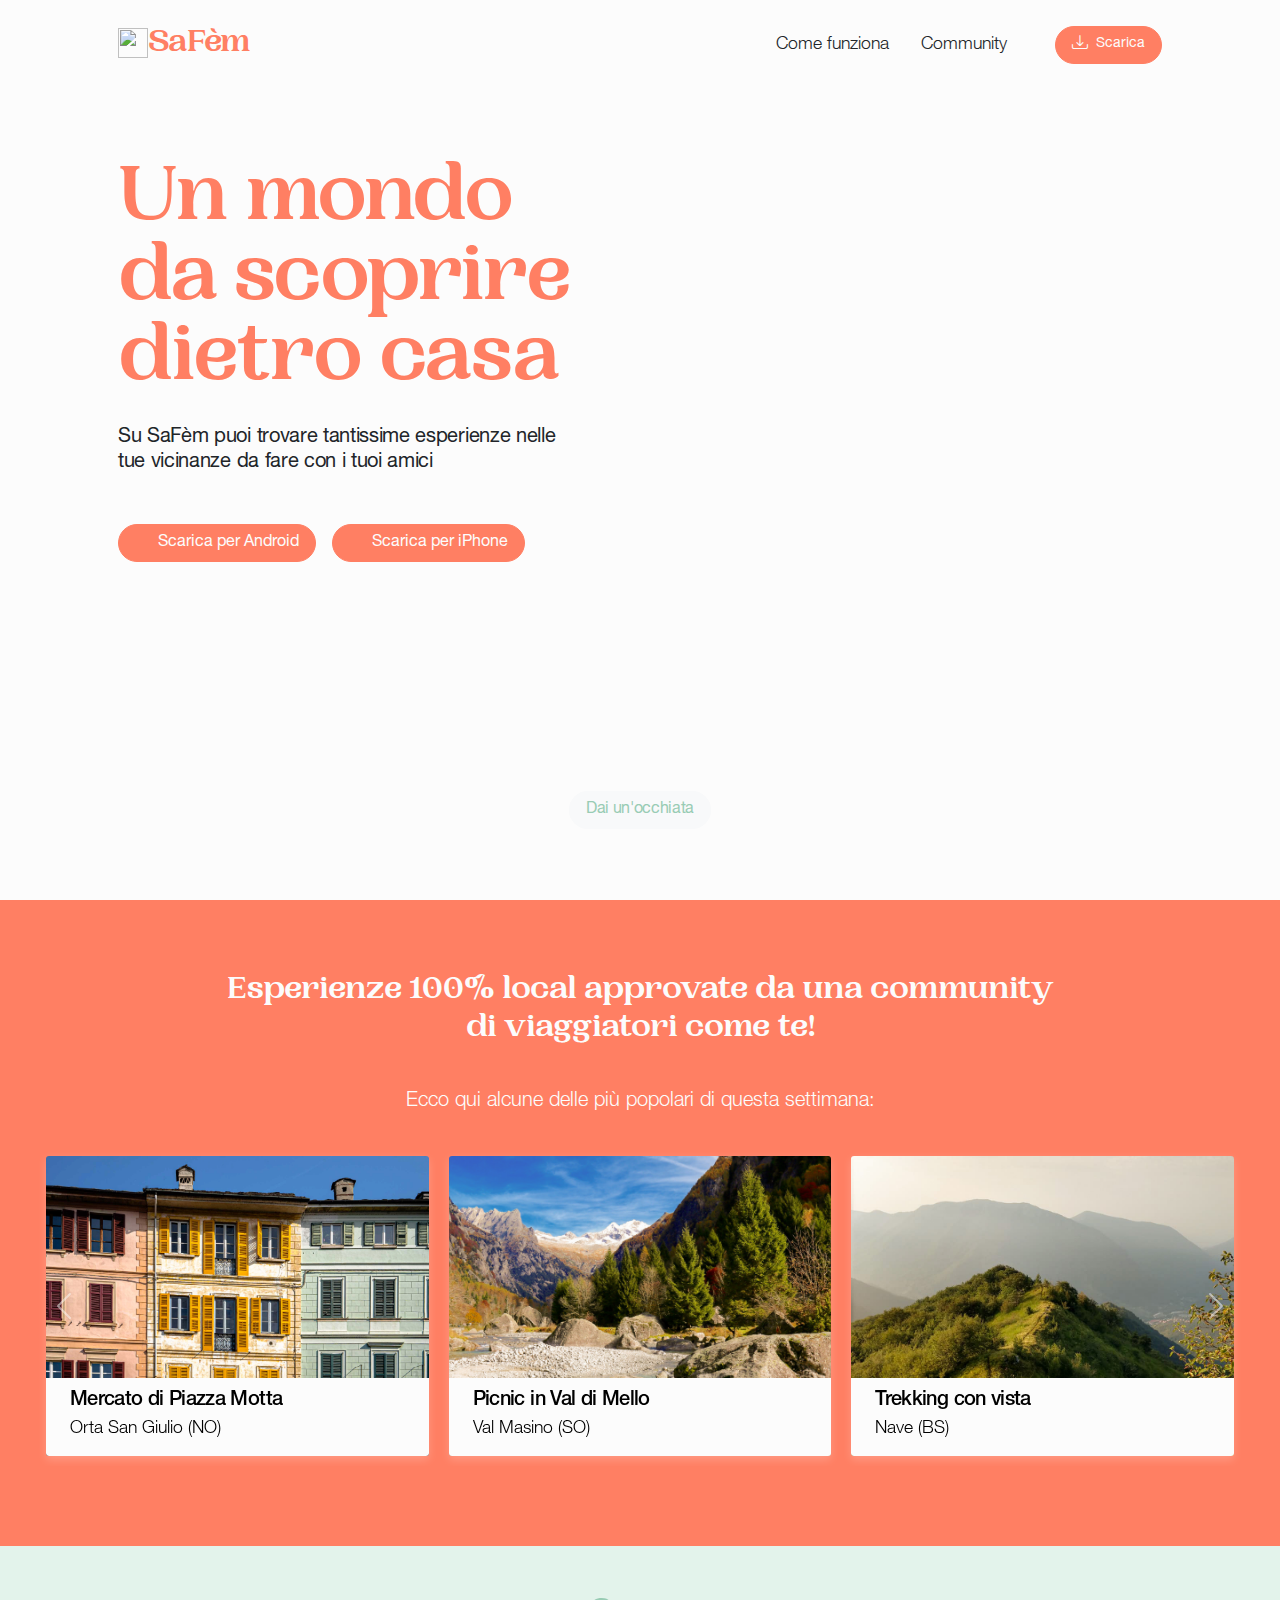
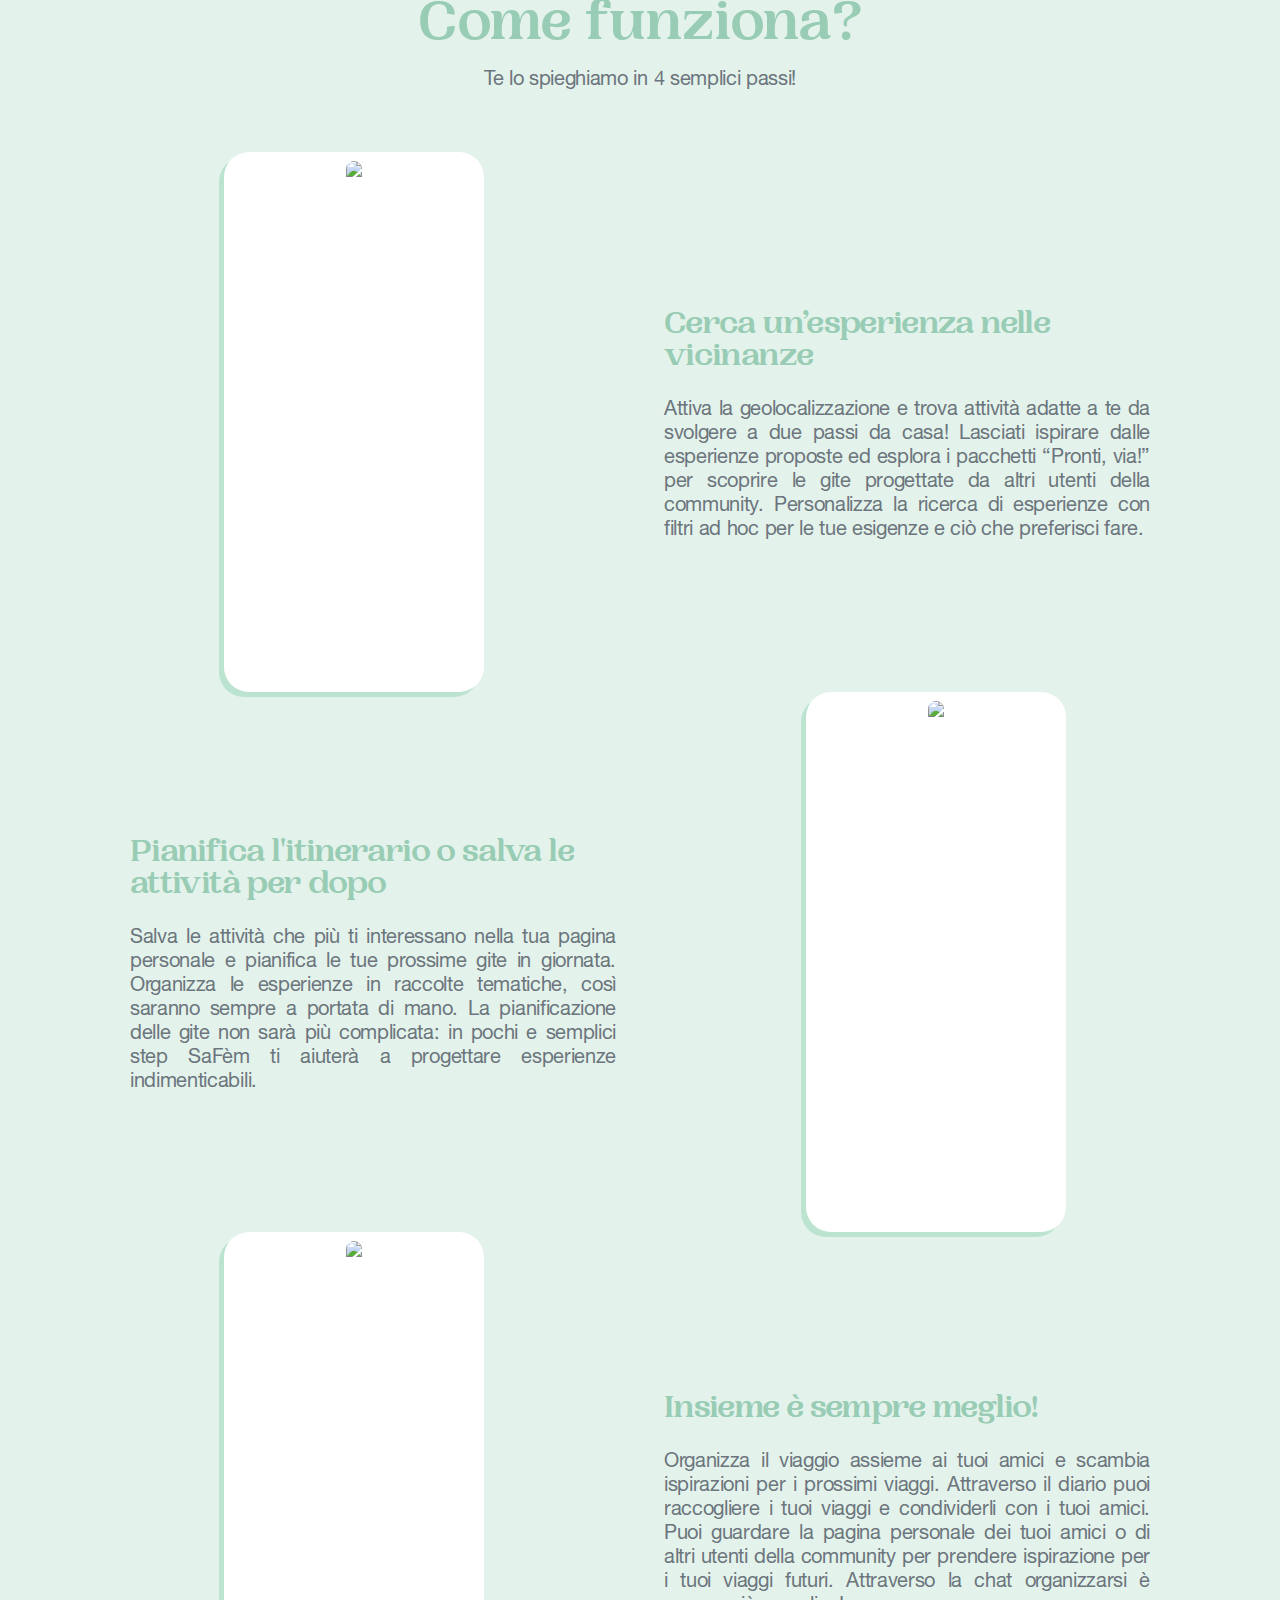
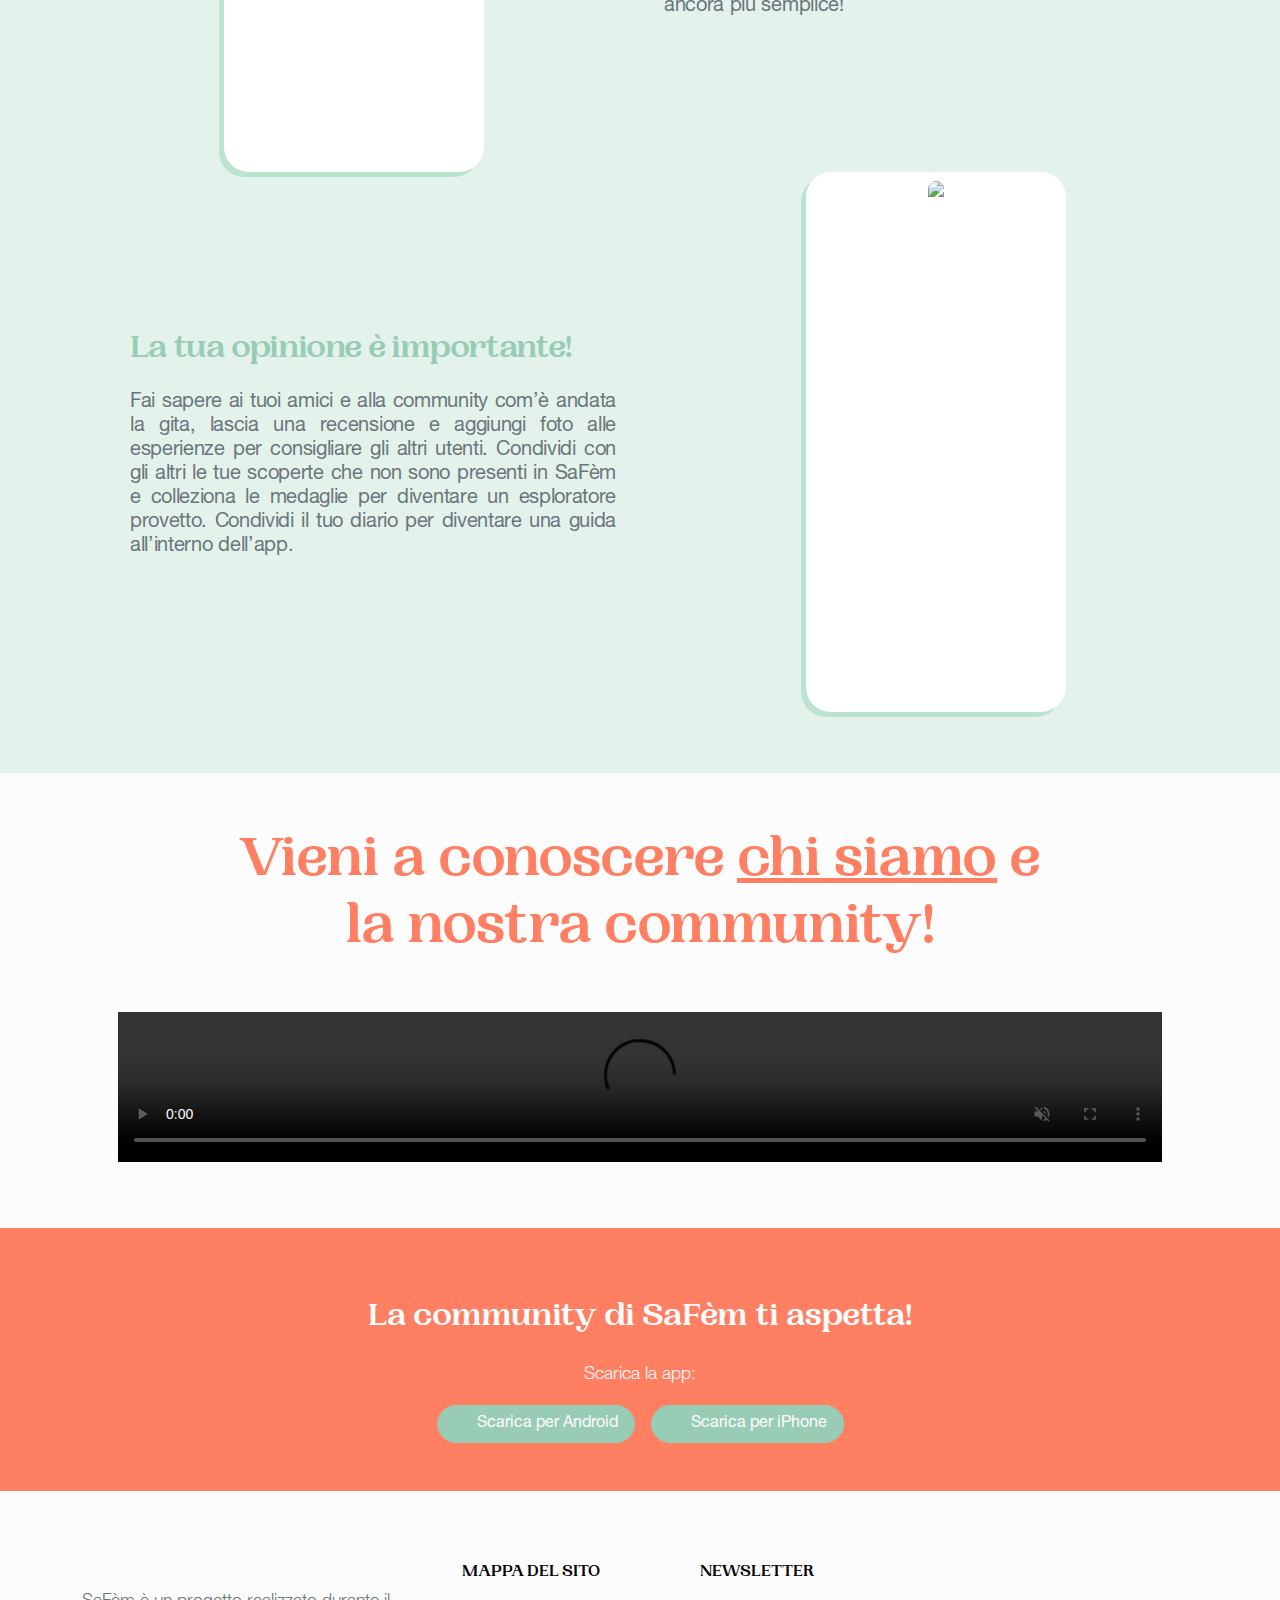
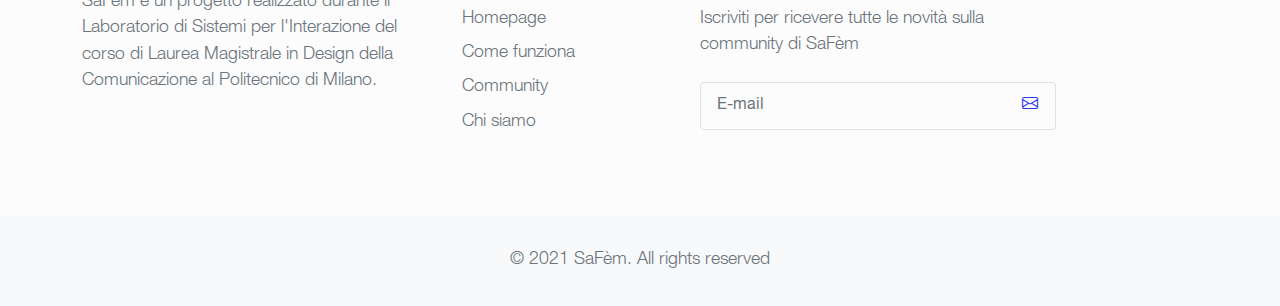
==== commit 695ff452: "update video" ====
--- a/index.html
+++ b/index.html
@@ -34,7 +34,7 @@
           <li class="nav-item"><a class="nav-link me-lg-3" href="#features">Come funziona</a></li>
           <li class="nav-item"><a class="nav-link me-lg-3" href="#community">Community</a></li>
         </ul>
-        <button class="btn btn-primary rounded-pill px-3 mb-2 mb-lg-0" data-bs-toggle="modal" data-bs-target="#feedbackModal">
+        <button class="btn btn-primary rounded-pill px-3 mb-2 mb-lg-0" onclick="window.location.href='#download'">
           <span class="d-flex align-items-center">
             <i class="bi bi-download me-2"></i>
             <span class="small">Scarica</span>
@@ -304,7 +304,7 @@
 </div>
     <div class="container px-lg-5">
       <video muted="muted" autoplay="" loop="" width="100%" controls>
-        <source src="../sa-fem/assets/video/Sa-fem-video-temp.mp4" type="video/mp4" />
+        <source src="../sa-fem/assets/video/safem-video-presentazione-2.mp4" type="video/mp4" />
       </video>
     </div>
   </section>
